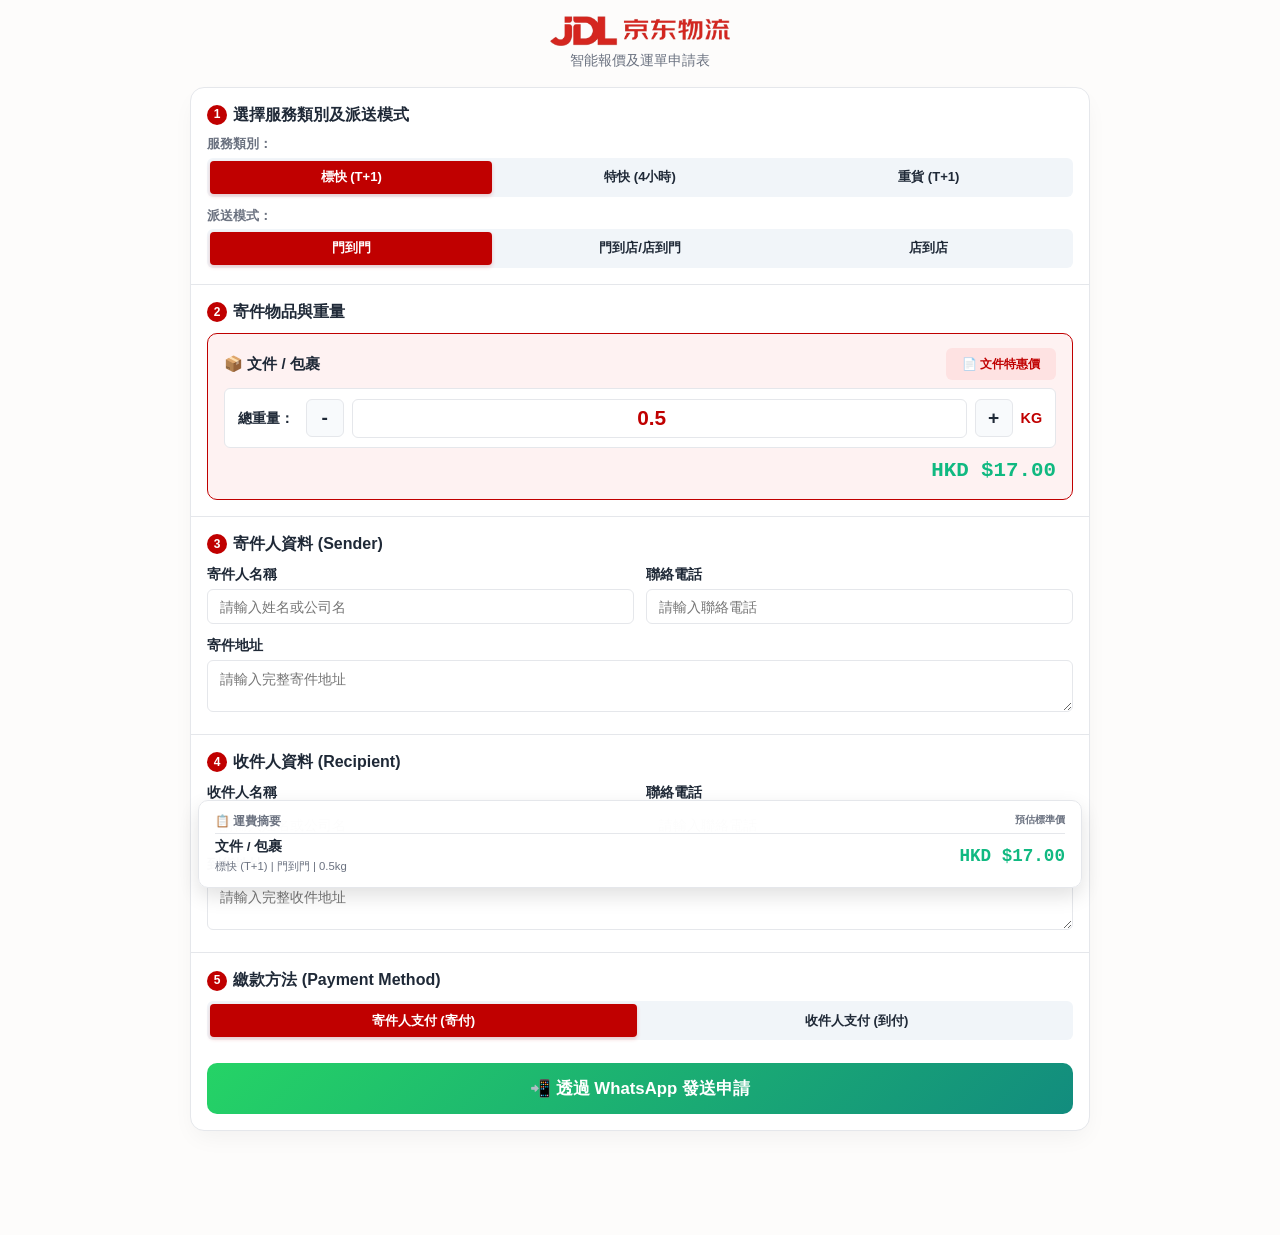
==== a.html @ 65030b89 "Add files via upload" ====
<!DOCTYPE html>
<html lang="zh-HK">
<head>
    <meta charset="UTF-8">
    <meta name="viewport" content="width=device-width, initial-scale=1.0">
    <title>京東快遞服務申請表</title>
    
    <!-- Google tag (gtag.js) -->
    <script async src="https://www.googletagmanager.com/gtag/js?id=G-VL0L3652B4"></script>
    <script>
      window.dataLayer = window.dataLayer || [];
      function gtag(){dataLayer.push(arguments);}
      gtag('js', new Date());

      gtag('config', 'G-VL0L3652B4');
    </script>

    <!-- Meta Pixel (Facebook Pixel) 追蹤碼 -->
    <script>
      !function(f,b,e,v,n,t,s)
      {if(f.fbq)return;n=f.fbq=function(){n.callMethod?
      n.callMethod.apply(n,arguments):n.queue.push(arguments)};
      if(!f._fbq)f._fbq=n;n.push=n;n.loaded=!0;n.version='2.0';
      n.queue=[];t=b.createElement(e);t.async=!0;
      t.src=v;s=b.getElementsByTagName(e)[0];
      s.parentNode.insertBefore(t,s)}(window, document,'script',
      'https://connect.facebook.net/en_US/fbevents.js');
      
      fbq('init', 'YOUR_PIXEL_ID');
      fbq('track', 'PageView');
    </script>
    <noscript>
      <img height="1" width="1" style="display:none" src="https://www.facebook.com/tr?id=YOUR_PIXEL_ID&ev=PageView&noscript=1"/>
    </noscript>

    <style>
        :root {
            --bg-primary: #fdfcfb;
            --bg-secondary: #ffffff;
            --accent-red: #c00000;
            --accent-green: #10b981;
            --text-primary: #1f2937;
            --text-secondary: #6b7280;
            --border-light: #e5e7eb;
            --radius-sm: 6px;
            --radius-md: 10px;
            --radius-lg: 14px;
        }

        * {
            margin: 0;
            padding: 0;
            box-sizing: border-box;
        }

        body {
            font-family: 'Inter', -apple-system, BlinkMacSystemFont, sans-serif;
            background: var(--bg-primary);
            color: var(--text-primary);
            line-height: 1.4;
            padding: 1rem 0.75rem 6.5rem 0.75rem;
        }

        .container {
            max-width: 900px;
            margin: 0 auto;
        }

        .header {
            text-align: center;
            margin-bottom: 1rem;
        }

        .header-logo {
            max-width: 180px;
            width: 60%;
            height: auto;
            display: block;
            margin: 0 auto 0.25rem auto;
        }

        .header p {
            font-size: 0.9rem;
            color: var(--text-secondary);
        }

        .form-container {
            background: var(--bg-secondary);
            border-radius: var(--radius-lg);
            box-shadow: 0 10px 25px -5px rgba(0, 0, 0, 0.05);
            overflow: hidden;
            border: 1px solid var(--border-light);
        }

        .form-section {
            padding: 1rem;
            border-bottom: 1px solid var(--border-light);
        }

        .form-section:last-child {
            border-bottom: none;
        }

        .section-title {
            font-size: 1rem;
            font-weight: 700;
            margin-bottom: 0.6rem;
            display: flex;
            align-items: center;
            gap: 0.4rem;
        }

        .section-icon {
            width: 20px;
            height: 20px;
            background: var(--accent-red);
            border-radius: 50%;
            display: flex;
            align-items: center;
            justify-content: center;
            color: white;
            font-size: 0.75rem;
            font-weight: 700;
            flex-shrink: 0;
        }

        .compact-group {
            margin-bottom: 0.6rem;
        }

        .compact-group:last-child {
            margin-bottom: 0;
        }

        .compact-label {
            font-size: 0.8rem;
            font-weight: 600;
            color: var(--text-secondary);
            margin-bottom: 0.3rem;
            display: block;
        }

        .segmented-grid {
            display: grid;
            grid-template-columns: repeat(3, 1fr);
            gap: 0.4rem;
            background: #f1f5f9;
            padding: 3px;
            border-radius: var(--radius-sm);
        }

        .segmented-btn {
            position: relative;
            text-align: center;
            padding: 0.45rem 0.2rem;
            border-radius: 4px;
            cursor: pointer;
            font-size: 0.82rem;
            font-weight: 600;
            color: var(--text-primary);
            transition: all 0.15s ease;
            display: flex;
            align-items: center;
            justify-content: center;
            user-select: none;
            white-space: nowrap;
        }

        .segmented-btn input[type="radio"] {
            position: absolute;
            opacity: 0;
            width: 0;
            height: 0;
        }

        .segmented-btn:has(input:checked) {
            background-color: var(--accent-red);
            color: #ffffff;
            font-weight: 700;
            box-shadow: 0 2px 4px rgba(192, 0, 0, 0.2);
        }

        .combined-item-card {
            border: 1.5px solid var(--accent-red);
            background: #fef2f2;
            border-radius: var(--radius-md);
            padding: 0.85rem 1rem;
        }

        .item-title-row {
            display: flex;
            justify-content: space-between;
            align-items: center;
            margin-bottom: 0.5rem;
        }

        .item-title {
            font-size: 0.95rem;
            font-weight: 700;
            color: var(--text-primary);
        }

        .badge-type {
            font-size: 0.75rem;
            padding: 0.5rem 1.0rem;
            border-radius: 6px;
            font-weight: 700;
            background: #fee2e2;
            color: var(--accent-red);
        }

        /* 📐 重量設置容器：自動拉伸佔滿整體闊度 */
        .weight-setting-box {
            display: flex;
            align-items: center;
            justify-content: space-between;
            background: #ffffff;
            padding: 0.6rem 0.8rem;
            border-radius: var(--radius-sm);
            border: 1px solid var(--border-light);
            gap: 0.75rem;
        }

        .weight-stepper {
            display: flex;
            align-items: center;
            gap: 0.5rem;
            flex: 1; /* 👈 伸展佔滿空間 */
        }

        .btn-step {
            width: 38px;
            height: 38px;
            border: 1px solid var(--border-light);
            background: #f8fafc;
            border-radius: 6px;
            font-size: 1.2rem;
            font-weight: bold;
            color: var(--text-primary);
            cursor: pointer;
            display: flex;
            align-items: center;
            justify-content: center;
            flex-shrink: 0;
        }

        .quantity-input {
            flex: 1; /* 👈 自動放大佔滿按鈕之間的闊度 */
            width: 100%;
            min-width: 0;
            padding: 0.4rem 0.2rem;
            border: 1.5px solid var(--border-light);
            border-radius: var(--radius-sm);
            text-align: center;
            font-size: 1.3rem;
            font-weight: 800;
            color: var(--accent-red);
            background: #ffffff;
        }

        .price-large-display {
            margin-top: 0.5rem;
            text-align: right;
            font-size: 1.3rem;
            font-weight: 800;
            color: var(--accent-green);
            font-family: monospace;
        }

        .form-group {
            margin-bottom: 0.75rem;
        }

        .form-label {
            display: block;
            font-weight: 600;
            margin-bottom: 0.3rem;
            font-size: 0.85rem;
        }

        .form-input {
            width: 100%;
            padding: 0.55rem 0.75rem;
            border: 1px solid var(--border-light);
            border-radius: var(--radius-sm);
            font-size: 0.9rem;
            transition: border-color 0.2s ease;
        }

        .form-input:focus {
            outline: none;
            border-color: #25D366;
        }

        textarea.form-input {
            resize: vertical;
        }

        .form-row {
            display: grid;
            grid-template-columns: 1fr 1fr;
            gap: 0.75rem;
        }

        .submit-btn {
            width: 100%;
            padding: 0.9rem;
            background: linear-gradient(135deg, #25D366, #128C7E);
            color: white;
            border: none;
            border-radius: var(--radius-md);
            font-size: 1.05rem;
            font-weight: 700;
            cursor: pointer;
            transition: all 0.3s ease;
            position: relative;
        }

        .submit-btn.ready-to-submit {
            animation: pulse-glow 1.5s infinite ease-in-out;
            background: linear-gradient(135deg, #20bd5a, #0e7065);
        }

        @keyframes pulse-glow {
            0% {
                transform: scale(1);
                box-shadow: 0 0 0 0 rgba(37, 211, 102, 0.7);
            }
            50% {
                transform: scale(1.02);
                box-shadow: 0 0 0 14px rgba(37, 211, 102, 0);
            }
            100% {
                transform: scale(1);
                box-shadow: 0 0 0 0 rgba(37, 211, 102, 0);
            }
        }

        .floating-total {
            position: fixed;
            bottom: 0.75rem;
            right: 0.75rem;
            left: 0.75rem;
            background: rgba(255, 255, 255, 0.98);
            padding: 0.75rem 1rem;
            border-radius: var(--radius-md);
            box-shadow: 0 8px 20px rgba(0, 0, 0, 0.12);
            border: 1px solid var(--border-light);
            z-index: 1000;
            max-width: 884px;
            margin: 0 auto;
        }

        .floating-total-header {
            font-size: 0.75rem;
            font-weight: 700;
            color: var(--text-secondary);
            margin-bottom: 0.2rem;
            border-bottom: 1px solid var(--border-light);
            padding-bottom: 0.2rem;
            display: flex;
            justify-content: space-between;
        }

        .summary-row {
            display: flex;
            justify-content: space-between;
            align-items: center;
            font-size: 0.85rem;
        }

        @media (max-width: 640px) {
            .form-row { grid-template-columns: 1fr; gap: 0.5rem; }
        }
    </style>
</head>
<body>
    <div class="container">
        <div class="header">
            <img src="jdl-logo.png" alt="京東物流 JDL Logo" class="header-logo">
            <p>智能報價及運單申請表</p>
        </div>

        <form id="orderForm" class="form-container">
            
            <!-- 區塊 1：服務類別及派送模式 -->
            <div class="form-section">
                <h2 class="section-title">
                    <span class="section-icon">1</span>
                    選擇服務類別及派送模式
                </h2>
                
                <div class="compact-group">
                    <span class="compact-label">服務類別：</span>
                    <div class="segmented-grid">
                        <label class="segmented-btn">
                            <input type="radio" name="serviceType" value="standard" checked>
                            <span>標快 (T+1)</span>
                        </label>
                        <label class="segmented-btn">
                            <input type="radio" name="serviceType" value="express">
                            <span>特快 (4小時)</span>
                        </label>
                        <label class="segmented-btn">
                            <input type="radio" name="serviceType" value="heavy">
                            <span>重貨 (T+1)</span>
                        </label>
                    </div>
                </div>

                <div class="compact-group">
                    <span class="compact-label">派送模式：</span>
                    <div class="segmented-grid">
                        <label class="segmented-btn">
                            <input type="radio" name="deliveryMethod" value="d2d" checked>
                            <span>門到門</span>
                        </label>
                        <label class="segmented-btn">
                            <input type="radio" name="deliveryMethod" value="d2s">
                            <span>門到店/店到門</span>
                        </label>
                        <label class="segmented-btn">
                            <input type="radio" name="deliveryMethod" value="s2s">
                            <span>店到店</span>
                        </label>
                    </div>
                </div>
            </div>

            <!-- 區塊 2：寄件物品與重量 -->
            <div class="form-section">
                <h2 class="section-title">
                    <span class="section-icon">2</span>
                    寄件物品與重量
                </h2>
                
                <div class="combined-item-card">
                    <div class="item-title-row">
                        <span class="item-title">📦 文件 / 包裹</span>
                        <span class="badge-type" id="pricingTypeBadge">📄 文件特惠價</span>
                    </div>

                    <div class="weight-setting-box">
                        <span style="font-weight: 700; font-size: 0.85rem; flex-shrink:0;">總重量：</span>
                        <div class="weight-stepper">
                            <button type="button" class="btn-step" onclick="changeWeight(-0.5)">-</button>
                            <input type="number" id="weightInput" class="quantity-input" min="0.1" max="3000" step="0.5" value="0.5">
                            <button type="button" class="btn-step" onclick="changeWeight(0.5)">+</button>
                            <span style="font-weight: 800; color: var(--accent-red); font-size: 0.9rem; flex-shrink:0;">KG</span>
                        </div>
                    </div>

                    <!-- 價格加入 HKD -->
                    <div class="price-large-display" id="itemPriceDisplay">
                        HKD $17.00
                    </div>
                </div>
            </div>

            <!-- 區塊 3：寄件人資料 -->
            <div class="form-section">
                <h2 class="section-title">
                    <span class="section-icon">3</span>
                    寄件人資料 (Sender)
                </h2>
                <div class="form-row">
                    <div class="form-group">
                        <label class="form-label" for="senderName">寄件人名稱</label>
                        <input type="text" id="senderName" class="form-input" required placeholder="請輸入姓名或公司名">
                    </div>
                    <div class="form-group">
                        <label class="form-label" for="senderPhone">聯絡電話</label>
                        <input type="tel" id="senderPhone" class="form-input" required maxlength="12" inputmode="numeric" placeholder="請輸入聯絡電話">
                    </div>
                </div>
                <div class="form-group" style="margin-bottom:0;">
                    <label class="form-label" for="senderAddress">寄件地址</label>
                    <textarea id="senderAddress" class="form-input" rows="2" required placeholder="請輸入完整寄件地址"></textarea>
                </div>
            </div>

            <!-- 區塊 4：收件人資料 -->
            <div class="form-section">
                <h2 class="section-title">
                    <span class="section-icon">4</span>
                    收件人資料 (Recipient)
                </h2>
                <div class="form-row">
                    <div class="form-group">
                        <label class="form-label" for="recipientName">收件人名稱</label>
                        <input type="text" id="recipientName" class="form-input" required placeholder="請輸入姓名或公司名">
                    </div>
                    <div class="form-group">
                        <label class="form-label" for="recipientPhone">聯絡電話</label>
                        <input type="tel" id="recipientPhone" class="form-input" required maxlength="12" inputmode="numeric" placeholder="請輸入聯絡電話">
                    </div>
                </div>
                <div class="form-group" style="margin-bottom:0;">
                    <label class="form-label" for="recipientAddress">到貨地址</label>
                    <textarea id="recipientAddress" class="form-input" rows="2" required placeholder="請輸入完整收件地址"></textarea>
                </div>
            </div>

            <!-- 區塊 5：付款方式 -->
            <div class="form-section">
                <h2 class="section-title">
                    <span class="section-icon">5</span>
                    繳款方法 (Payment Method)
                </h2>
                <div class="segmented-grid" style="grid-template-columns: 1fr 1fr;">
                    <label class="segmented-btn">
                        <input type="radio" name="paymentMethod" value="寄件人支付 (寄付)" checked>
                        <span>寄件人支付 (寄付)</span>
                    </label>
                    <label class="segmented-btn">
                        <input type="radio" name="paymentMethod" value="收件人支付 (到付)">
                        <span>收件人支付 (到付)</span>
                    </label>
                </div>
                <br>
                <button type="submit" class="submit-btn" id="submitBtn">📲 透過 WhatsApp 發送申請</button>
            </div>
        </form>
    </div>

    <!-- 浮動運費摘要面板 -->
    <div class="floating-total">
        <div class="floating-total-header">
            <span>📋 運費摘要</span>
            <small style="color:var(--text-secondary);">預估標準價</small>
        </div>
        <div id="orderSummary"></div>
    </div>

    <script>
        let currentCalculatedPrice = 0;
        let currentError = null;

        function changeWeight(delta) {
            const input = document.getElementById('weightInput');
            let val = parseFloat(input.value) || 0;
            val = Math.max(0.1, parseFloat((val + delta).toFixed(1)));
            input.value = val;
            updateAllPrices();
        }

        // 依據完整 $0.5kg 梯次進階運費計算邏輯
        function calculatePrice(weight, serviceType, deliveryMethod) {
            if (weight <= 0) return { finalPrice: null, error: '請輸入有效重量' };

            if (serviceType === 'express') {
                deliveryMethod = 'd2d';
            }

            // 1. 0.5kg 特惠
            if (weight <= 0.5) {
                if (serviceType === 'heavy') {
                    return { finalPrice: null, error: '京快重貨不設 0.5kg 項目' };
                }
                if (serviceType === 'express') {
                    return { finalPrice: 33 };
                }
                if (serviceType === 'standard') {
                    if (deliveryMethod === 's2s') return { finalPrice: 14 };
                    return { finalPrice: 17 };
                }
            }

            // 2. 超過 20.0kg
            if (weight > 20) {
                if (serviceType === 'express') {
                    return { finalPrice: null, error: '京東特快上限為 20kg (不設此項目)' };
                }
                if (serviceType === 'standard') {
                    const extraKg = Math.ceil(weight - 20);
                    let basePrice = 258;
                    if (deliveryMethod === 'd2s') basePrice = 253;
                    if (deliveryMethod === 's2s') basePrice = 248;
                    return { finalPrice: basePrice + (extraKg * 13) };
                }
                if (serviceType === 'heavy') {
                    if (weight <= 39) return { finalPrice: 155 };
                    if (weight <= 59) return { finalPrice: 184 };
                    if (weight <= 79) return { finalPrice: 230 };
                    if (weight <= 300) return { finalPrice: 276 };
                    
                    const extraKg = Math.ceil(weight - 300);
                    return { finalPrice: 276 + (extraKg * 0.7) };
                }
            }

            // 3. 0.5kg - 20.0kg 完整 $0.5kg 級距矩陣
            const tier = (Math.ceil(weight * 2) / 2).toFixed(1);

            const priceTable = {
                "1.0": { express: 33, heavy: 27, standard: { d2d: 27, d2s: 22, s2s: 14 } },
                "1.5": { express: 41, heavy: 34, standard: { d2d: 34, d2s: 29, s2s: 14 } },
                "2.0": { express: 48, heavy: 40, standard: { d2d: 40, d2s: 35, s2s: 14 } },
                "2.5": { express: 56, heavy: 47, standard: { d2d: 47, d2s: 42, s2s: 24 } },
                "3.0": { express: 63, heavy: 53, standard: { d2d: 53, d2s: 48, s2s: 24 } },
                "3.5": { express: 71, heavy: 60, standard: { d2d: 53, d2s: 48, s2s: 24 } },
                "4.0": { express: 78, heavy: 66, standard: { d2d: 53, d2s: 48, s2s: 24 } },
                "4.5": { express: 86, heavy: 73, standard: { d2d: 53, d2s: 48, s2s: 24 } },
                "5.0": { express: 95, heavy: 78, standard: { d2d: 53, d2s: 48, s2s: 34 } },
                "5.5": { express: 95, heavy: 78, standard: { d2d: 53, d2s: 48, s2s: 34 } },
                "6.0": { express: 109, heavy: 81, standard: { d2d: 62, d2s: 57, s2s: 34 } },
                "6.5": { express: 109, heavy: 81, standard: { d2d: 62, d2s: 57, s2s: 34 } },
                "7.0": { express: 123, heavy: 81, standard: { d2d: 62, d2s: 57, s2s: 34 } },
                "7.5": { express: 123, heavy: 81, standard: { d2d: 62, d2s: 57, s2s: 34 } },
                "8.0": { express: 138, heavy: 81, standard: { d2d: 62, d2s: 57, s2s: 34 } },
                "8.5": { express: 138, heavy: 81, standard: { d2d: 62, d2s: 57, s2s: 34 } },
                "9.0": { express: 152, heavy: 81, standard: { d2d: 62, d2s: 57, s2s: 34 } },
                "9.5": { express: 152, heavy: 81, standard: { d2d: 62, d2s: 57, s2s: 34 } },
                "10.0": { express: 166, heavy: 81, standard: { d2d: 62, d2s: 57, s2s: 61 } },
                "10.5": { express: 166, heavy: 81, standard: { d2d: 62, d2s: 57, s2s: 61 } },
                "11.0": { express: 180, heavy: 118, standard: { d2d: 71, d2s: 66, s2s: 61 } },
                "11.5": { express: 180, heavy: 118, standard: { d2d: 71, d2s: 66, s2s: 61 } },
                "12.0": { express: 195, heavy: 118, standard: { d2d: 71, d2s: 66, s2s: 61 } },
                "12.5": { express: 195, heavy: 118, standard: { d2d: 71, d2s: 66, s2s: 61 } },
                "13.0": { express: 209, heavy: 118, standard: { d2d: 71, d2s: 66, s2s: 61 } },
                "13.5": { express: 209, heavy: 118, standard: { d2d: 71, d2s: 66, s2s: 61 } },
                "14.0": { express: 223, heavy: 118, standard: { d2d: 71, d2s: 66, s2s: 61 } },
                "14.5": { express: 223, heavy: 118, standard: { d2d: 71, d2s: 66, s2s: 61 } },
                "15.0": { express: 238, heavy: 118, standard: { d2d: 71, d2s: 66, s2s: 61 } },
                "15.5": { express: 238, heavy: 118, standard: { d2d: 71, d2s: 66, s2s: 61 } },
                "16.0": { express: 252, heavy: 127, standard: { d2d: 80, d2s: 75, s2s: 70 } },
                "16.5": { express: 252, heavy: 127, standard: { d2d: 80, d2s: 75, s2s: 70 } },
                "17.0": { express: 266, heavy: 127, standard: { d2d: 80, d2s: 75, s2s: 70 } },
                "17.5": { express: 266, heavy: 127, standard: { d2d: 80, d2s: 75, s2s: 70 } },
                "18.0": { express: 281, heavy: 127, standard: { d2d: 80, d2s: 75, s2s: 70 } },
                "18.5": { express: 281, heavy: 127, standard: { d2d: 80, d2s: 75, s2s: 70 } },
                "19.0": { express: 295, heavy: 127, standard: { d2d: 80, d2s: 75, s2s: 70 } },
                "19.5": { express: 295, heavy: 127, standard: { d2d: 80, d2s: 75, s2s: 70 } },
                "20.0": { express: 309, heavy: 127, standard: { d2d: 80, d2s: 75, s2s: 70 } }
            };

            const data = priceTable[tier];
            if (!data) return { finalPrice: null, error: '無此重量級距' };

            if (serviceType === 'express') {
                return { finalPrice: data.express };
            } else if (serviceType === 'heavy') {
                return { finalPrice: data.heavy };
            } else {
                return { finalPrice: data.standard[deliveryMethod] };
            }
        }

        function checkFormValidity() {
            const form = document.getElementById('orderForm');
            const submitBtn = document.getElementById('submitBtn');
            const isFormValid = form.checkValidity() && !currentError;

            if (isFormValid) {
                submitBtn.classList.add('ready-to-submit');
            } else {
                submitBtn.classList.remove('ready-to-submit');
            }
        }

        function setupEventListeners() {
            const form = document.getElementById('orderForm');
            
            document.querySelectorAll('input[name="serviceType"]').forEach(r => r.addEventListener('change', updateAllPrices));
            document.querySelectorAll('input[name="deliveryMethod"]').forEach(r => r.addEventListener('change', updateAllPrices));
            document.getElementById('weightInput').addEventListener('input', updateAllPrices);
            
            form.addEventListener('input', checkFormValidity);
            form.addEventListener('change', checkFormValidity);
            form.addEventListener('submit', handleFormSubmit);
        }

        function updateAllPrices() {
            const deliveryMethod = document.querySelector('input[name="deliveryMethod"]:checked').value;
            const serviceType = document.querySelector('input[name="serviceType"]:checked').value;
            const weight = parseFloat(document.getElementById('weightInput').value) || 0.1;

            const res = calculatePrice(weight, serviceType, deliveryMethod);
            const badge = document.getElementById('pricingTypeBadge');
            const priceDisplay = document.getElementById('itemPriceDisplay');

            if (weight <= 0.5) {
                badge.textContent = '📄 文件特惠價';
                badge.style.background = '#fee2e2';
                badge.style.color = 'var(--accent-red)';
            } else if (weight > 20) {
                badge.textContent = '🏋️ 特快重貨價';
                badge.style.background = '#fef3c7'; // 醒目的橙黃色背景
                badge.style.color = '#b45309';      // 深橙色文字
            } else {
                badge.textContent = '📦 包裹標準計價';
                badge.style.background = '#e0f2fe';
                badge.style.color = '#0369a1';
            }

            if (res.finalPrice === null) {
                currentCalculatedPrice = 0;
                currentError = res.error;
                priceDisplay.innerHTML = `<span style="color:#ef4444; font-size:0.95rem;">⚠️ ${res.error}</span>`;
            } else {
                currentCalculatedPrice = res.finalPrice;
                currentError = null;
                priceDisplay.textContent = `HKD $${res.finalPrice.toFixed(2)}`;
            }

            updateOrderSummary(weight, serviceType, deliveryMethod);
            checkFormValidity();
        }

        function updateOrderSummary(weight, serviceType, deliveryMethod) {
            const summaryContainer = document.getElementById('orderSummary');
            const globalMethodStr = document.querySelector('input[name="deliveryMethod"]:checked').parentNode.textContent.trim();

            let serviceLabel = '標快 (T+1)';
            if (serviceType === 'express') serviceLabel = '特快 (4小時)';
            if (serviceType === 'heavy') serviceLabel = '重貨 (T+1)';

            const methodStr = serviceType === 'express' ? '門到門' : globalMethodStr;

            if (currentError) {
                summaryContainer.innerHTML = `
                    <div class="summary-row">
                        <span style="color:#ef4444; font-weight:bold;">${currentError}</span>
                        <span style="color:#ef4444; font-weight:bold;">無法計算</span>
                    </div>
                `;
                return;
            }

            summaryContainer.innerHTML = `
                <div class="summary-row">
                    <span style="flex:1;">
                        <strong>文件 / 包裹</strong><br>
                        <small style="color:var(--text-secondary);">
                            ${serviceLabel} | ${methodStr} | ${weight}kg
                        </small>
                    </span>
                    <span style="font-family:monospace; font-size: 1.1rem; color: var(--accent-green); font-weight: bold;">
                        HKD $${currentCalculatedPrice.toFixed(2)}
                    </span>
                </div>
            `;
        }

        function handleFormSubmit(e) {
            e.preventDefault();

            if (currentError) {
                alert('提示：' + currentError);
                return;
            }

            const weight = parseFloat(document.getElementById('weightInput').value) || 0.1;
            const serviceType = document.querySelector('input[name="serviceType"]:checked').value;
            const globalMethodStr = document.querySelector('input[name="deliveryMethod"]:checked').parentNode.textContent.trim();

            let serviceLabel = '京東標快 (T+1)';
            if (serviceType === 'express') serviceLabel = '京東特快 (4小時)';
            if (serviceType === 'heavy') serviceLabel = '京快重貨 (T+1)';

            const methodStr = serviceType === 'express' ? '門到門' : globalMethodStr;

            let orderDetails = "📦 *【京東快遞 - 新運單申請】*\n\n";
            orderDetails += "*--- 寄件項目 ---*\n";
            orderDetails += `• 類型: 文件 / 包裹\n`;
            orderDetails += `  服務: ${serviceLabel}\n`;
            orderDetails += `  方式: ${methodStr}\n`;
            orderDetails += `  重量: ${weight}kg\n`;
            orderDetails += `*預估標準總金額: HKD $${currentCalculatedPrice.toFixed(2)}*\n\n`;

            const senderName = document.getElementById('senderName').value;
            const senderPhone = document.getElementById('senderPhone').value;
            const senderAddress = document.getElementById('senderAddress').value;

            const recipientName = document.getElementById('recipientName').value;
            const recipientPhone = document.getElementById('recipientPhone').value;
            const recipientAddress = document.getElementById('recipientAddress').value;

            const paymentMethod = document.querySelector('input[name="paymentMethod"]:checked').value;

            orderDetails += "*--- 寄件人資料 ---*\n";
            orderDetails += `👤 名稱: ${senderName}\n`;
            orderDetails += `📞 電話: ${senderPhone}\n`;
            orderDetails += `📍 地址: ${senderAddress}\n\n`;

            orderDetails += "*--- 收件人資料 ---*\n";
            orderDetails += `👤 名稱: ${recipientName}\n`;
            orderDetails += `📞 電話: ${recipientPhone}\n`;
            orderDetails += `📍 地址: ${recipientAddress}\n\n`;

            orderDetails += "*--- 繳款方法 ---*\n";
            orderDetails += `💳 選擇: ${paymentMethod}`;

            const myWhatsAppNumber = "85261148411"; 
            const encodedMessage = encodeURIComponent(orderDetails);
            window.open(`https://wa.me/${myWhatsAppNumber}?text=${encodedMessage}`, '_blank');
        }

        document.addEventListener('DOMContentLoaded', () => {
            setupEventListeners();
            updateAllPrices();
        });
    </script>
</body>
</html>
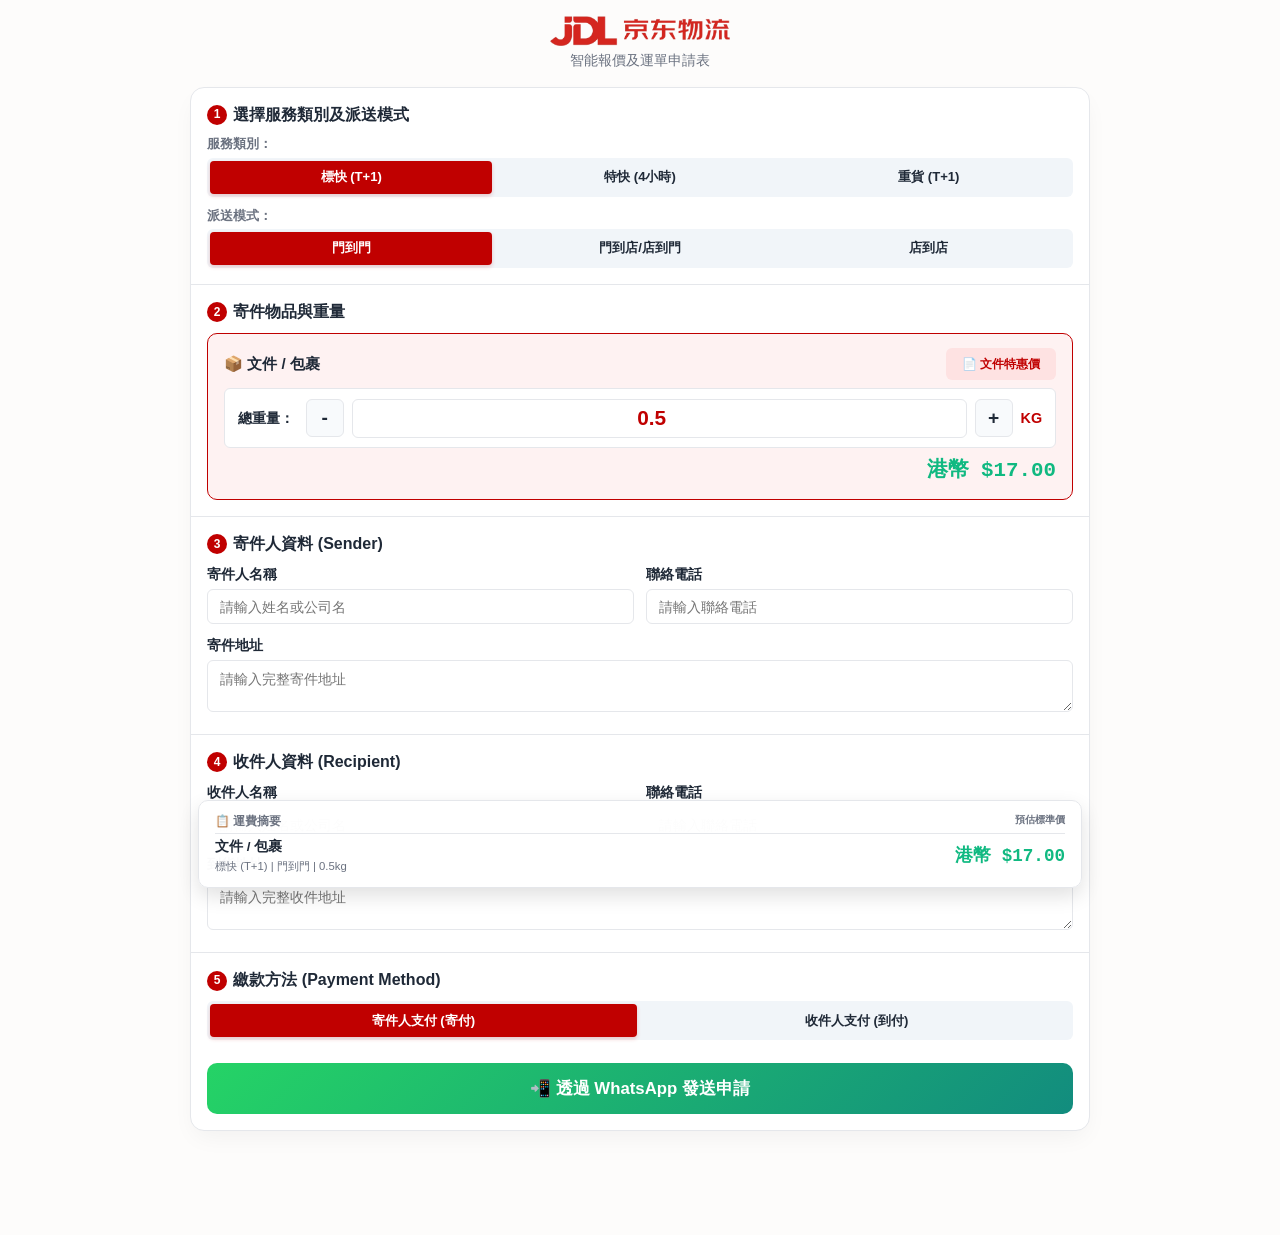
==== commit 8bed3e43: "Add files via upload" ====
--- a/a.html
+++ b/a.html
@@ -452,7 +452,7 @@
 
                     <!-- 價格加入 HKD -->
                     <div class="price-large-display" id="itemPriceDisplay">
-                        HKD $17.00
+                        港幣 $17.00
                     </div>
                 </div>
             </div>
@@ -700,7 +700,7 @@
             } else {
                 currentCalculatedPrice = res.finalPrice;
                 currentError = null;
-                priceDisplay.textContent = `HKD $${res.finalPrice.toFixed(2)}`;
+                priceDisplay.textContent = `港幣 $${res.finalPrice.toFixed(2)}`;
             }
 
             updateOrderSummary(weight, serviceType, deliveryMethod);
@@ -736,7 +736,7 @@
                         </small>
                     </span>
                     <span style="font-family:monospace; font-size: 1.1rem; color: var(--accent-green); font-weight: bold;">
-                        HKD $${currentCalculatedPrice.toFixed(2)}
+                        港幣 $${currentCalculatedPrice.toFixed(2)}
                     </span>
                 </div>
             `;
@@ -766,7 +766,7 @@
             orderDetails += `  服務: ${serviceLabel}\n`;
             orderDetails += `  方式: ${methodStr}\n`;
             orderDetails += `  重量: ${weight}kg\n`;
-            orderDetails += `*預估標準總金額: HKD $${currentCalculatedPrice.toFixed(2)}*\n\n`;
+            orderDetails += `*預估標準總金額: 港幣 $${currentCalculatedPrice.toFixed(2)}*\n\n`;
 
             const senderName = document.getElementById('senderName').value;
             const senderPhone = document.getElementById('senderPhone').value;
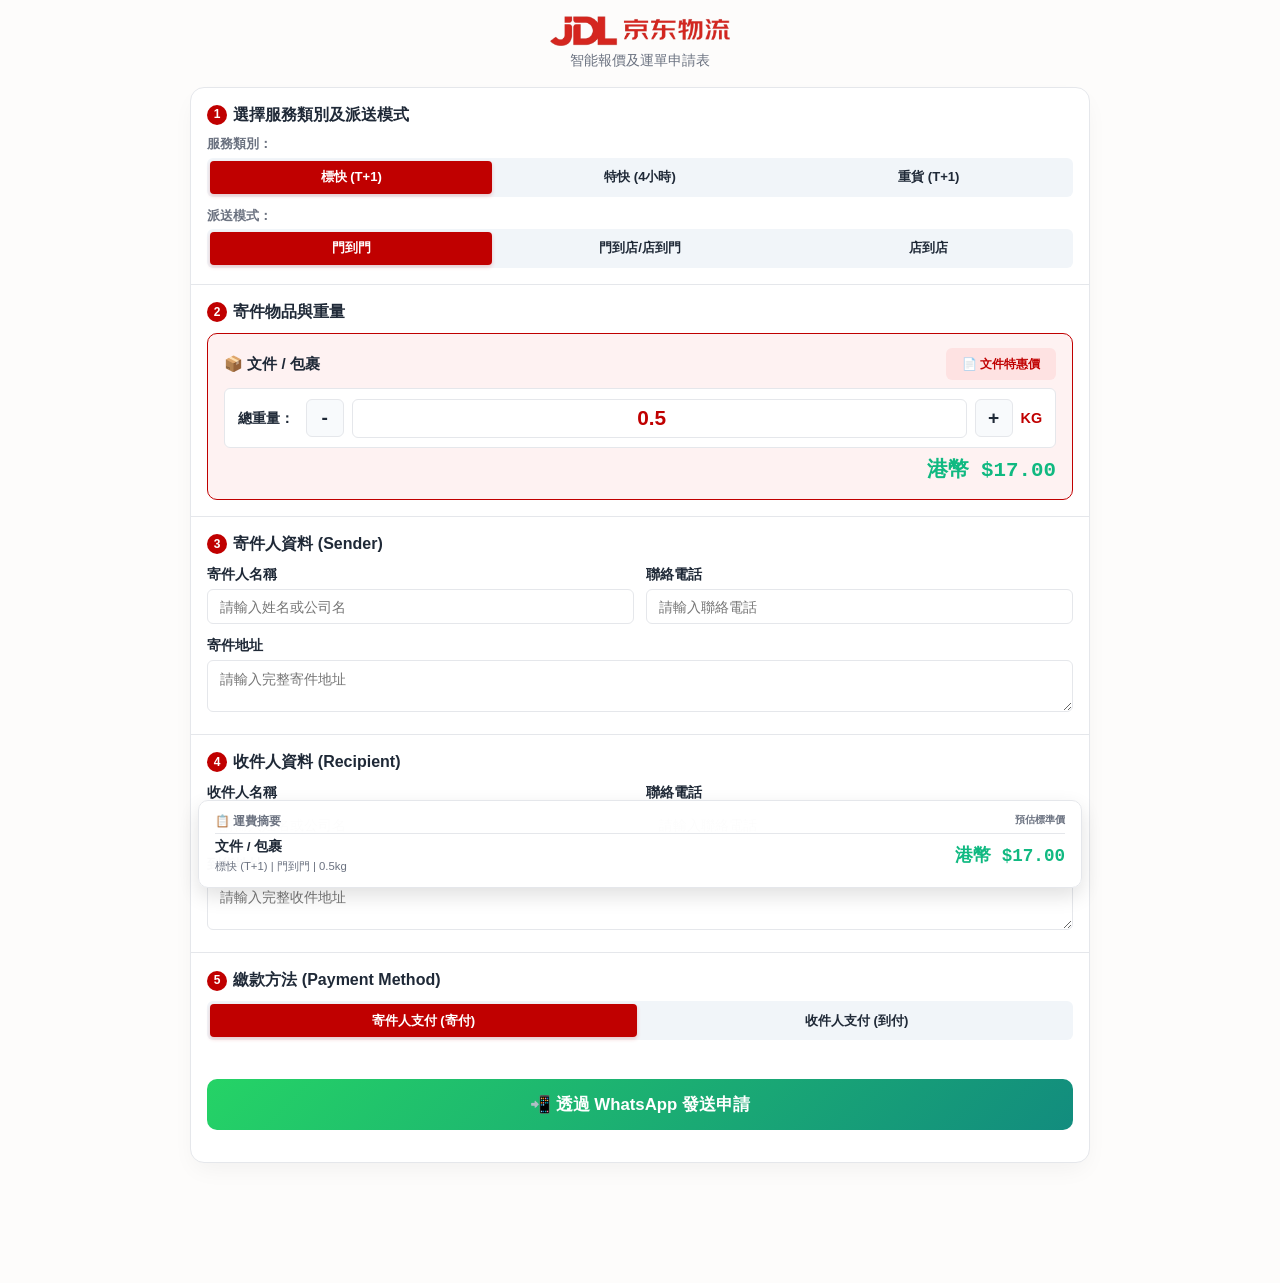
==== commit 776226a8: "Add files via upload" ====
--- a/a.html
+++ b/a.html
@@ -58,7 +58,7 @@
             background: var(--bg-primary);
             color: var(--text-primary);
             line-height: 1.4;
-            padding: 1rem 0.75rem 6.5rem 0.75rem;
+            padding: 1rem 0rem 7.5rem 0rem;
         }
 
         .container {
@@ -305,6 +305,7 @@
         .submit-btn {
             width: 100%;
             padding: 0.9rem;
+            margin: 1rem 0rem;
             background: linear-gradient(135deg, #25D366, #128C7E);
             color: white;
             border: none;
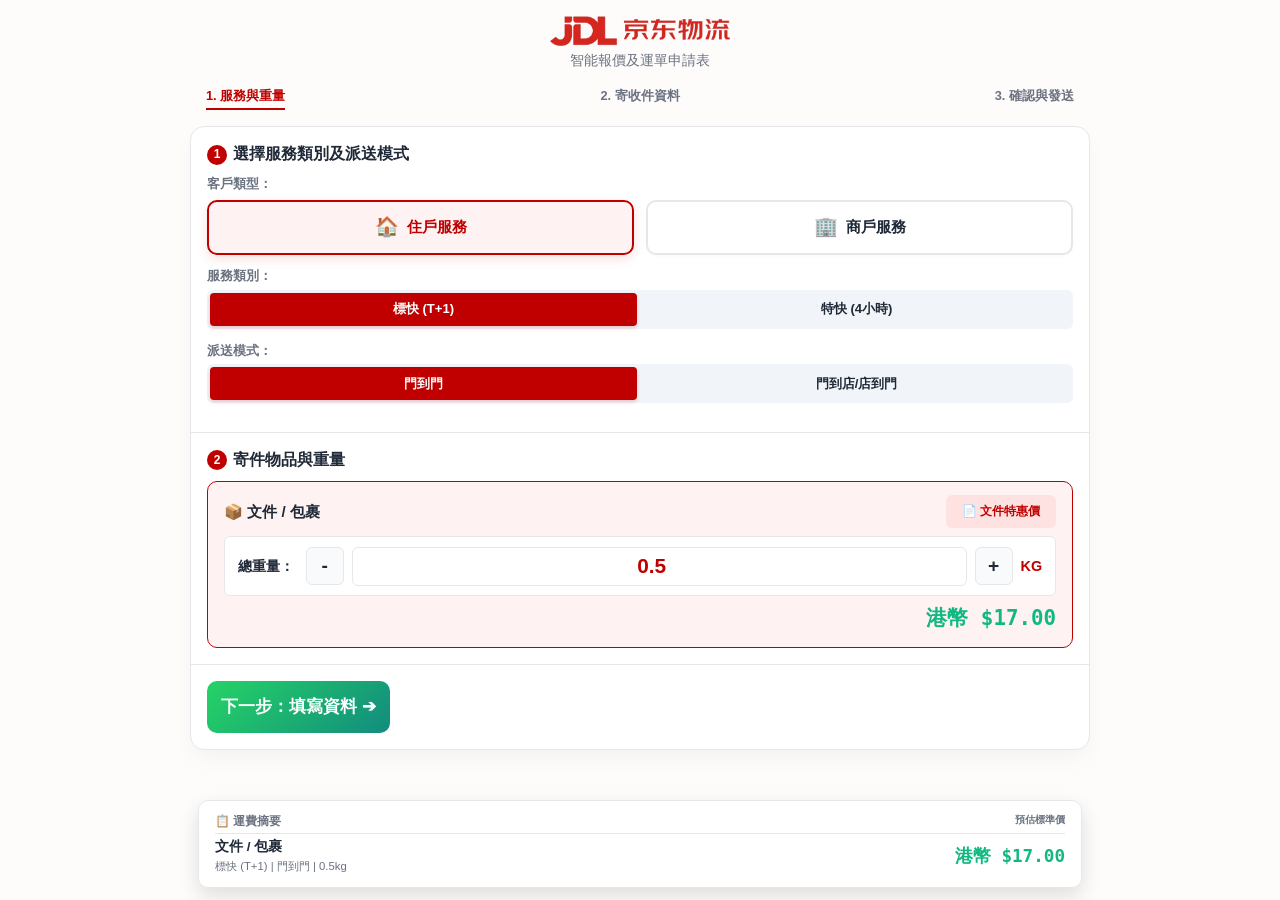
==== commit 828fce90: "Add files via upload" ====
--- a/a.html
+++ b/a.html
@@ -4,376 +4,17 @@
     <meta charset="UTF-8">
     <meta name="viewport" content="width=device-width, initial-scale=1.0">
     <title>京東快遞服務申請表</title>
+    <!-- 載入外部 CSS -->
+    <link rel="stylesheet" href="style.css">
     
-    <!-- Google tag (gtag.js) -->
+    <!-- Google tag & Meta Pixel 追蹤碼 -->
     <script async src="https://www.googletagmanager.com/gtag/js?id=G-VL0L3652B4"></script>
     <script>
       window.dataLayer = window.dataLayer || [];
       function gtag(){dataLayer.push(arguments);}
       gtag('js', new Date());
-
       gtag('config', 'G-VL0L3652B4');
     </script>
-
-    <!-- Meta Pixel (Facebook Pixel) 追蹤碼 -->
-    <script>
-      !function(f,b,e,v,n,t,s)
-      {if(f.fbq)return;n=f.fbq=function(){n.callMethod?
-      n.callMethod.apply(n,arguments):n.queue.push(arguments)};
-      if(!f._fbq)f._fbq=n;n.push=n;n.loaded=!0;n.version='2.0';
-      n.queue=[];t=b.createElement(e);t.async=!0;
-      t.src=v;s=b.getElementsByTagName(e)[0];
-      s.parentNode.insertBefore(t,s)}(window, document,'script',
-      'https://connect.facebook.net/en_US/fbevents.js');
-      
-      fbq('init', 'YOUR_PIXEL_ID');
-      fbq('track', 'PageView');
-    </script>
-    <noscript>
-      <img height="1" width="1" style="display:none" src="https://www.facebook.com/tr?id=YOUR_PIXEL_ID&ev=PageView&noscript=1"/>
-    </noscript>
-
-    <style>
-        :root {
-            --bg-primary: #fdfcfb;
-            --bg-secondary: #ffffff;
-            --accent-red: #c00000;
-            --accent-green: #10b981;
-            --text-primary: #1f2937;
-            --text-secondary: #6b7280;
-            --border-light: #e5e7eb;
-            --radius-sm: 6px;
-            --radius-md: 10px;
-            --radius-lg: 14px;
-        }
-
-        * {
-            margin: 0;
-            padding: 0;
-            box-sizing: border-box;
-        }
-
-        body {
-            font-family: 'Inter', -apple-system, BlinkMacSystemFont, sans-serif;
-            background: var(--bg-primary);
-            color: var(--text-primary);
-            line-height: 1.4;
-            padding: 1rem 0rem 7.5rem 0rem;
-        }
-
-        .container {
-            max-width: 900px;
-            margin: 0 auto;
-        }
-
-        .header {
-            text-align: center;
-            margin-bottom: 1rem;
-        }
-
-        .header-logo {
-            max-width: 180px;
-            width: 60%;
-            height: auto;
-            display: block;
-            margin: 0 auto 0.25rem auto;
-        }
-
-        .header p {
-            font-size: 0.9rem;
-            color: var(--text-secondary);
-        }
-
-        .form-container {
-            background: var(--bg-secondary);
-            border-radius: var(--radius-lg);
-            box-shadow: 0 10px 25px -5px rgba(0, 0, 0, 0.05);
-            overflow: hidden;
-            border: 1px solid var(--border-light);
-        }
-
-        .form-section {
-            padding: 1rem;
-            border-bottom: 1px solid var(--border-light);
-        }
-
-        .form-section:last-child {
-            border-bottom: none;
-        }
-
-        .section-title {
-            font-size: 1rem;
-            font-weight: 700;
-            margin-bottom: 0.6rem;
-            display: flex;
-            align-items: center;
-            gap: 0.4rem;
-        }
-
-        .section-icon {
-            width: 20px;
-            height: 20px;
-            background: var(--accent-red);
-            border-radius: 50%;
-            display: flex;
-            align-items: center;
-            justify-content: center;
-            color: white;
-            font-size: 0.75rem;
-            font-weight: 700;
-            flex-shrink: 0;
-        }
-
-        .compact-group {
-            margin-bottom: 0.6rem;
-        }
-
-        .compact-group:last-child {
-            margin-bottom: 0;
-        }
-
-        .compact-label {
-            font-size: 0.8rem;
-            font-weight: 600;
-            color: var(--text-secondary);
-            margin-bottom: 0.3rem;
-            display: block;
-        }
-
-        .segmented-grid {
-            display: grid;
-            grid-template-columns: repeat(3, 1fr);
-            gap: 0.4rem;
-            background: #f1f5f9;
-            padding: 3px;
-            border-radius: var(--radius-sm);
-        }
-
-        .segmented-btn {
-            position: relative;
-            text-align: center;
-            padding: 0.45rem 0.2rem;
-            border-radius: 4px;
-            cursor: pointer;
-            font-size: 0.82rem;
-            font-weight: 600;
-            color: var(--text-primary);
-            transition: all 0.15s ease;
-            display: flex;
-            align-items: center;
-            justify-content: center;
-            user-select: none;
-            white-space: nowrap;
-        }
-
-        .segmented-btn input[type="radio"] {
-            position: absolute;
-            opacity: 0;
-            width: 0;
-            height: 0;
-        }
-
-        .segmented-btn:has(input:checked) {
-            background-color: var(--accent-red);
-            color: #ffffff;
-            font-weight: 700;
-            box-shadow: 0 2px 4px rgba(192, 0, 0, 0.2);
-        }
-
-        .combined-item-card {
-            border: 1.5px solid var(--accent-red);
-            background: #fef2f2;
-            border-radius: var(--radius-md);
-            padding: 0.85rem 1rem;
-        }
-
-        .item-title-row {
-            display: flex;
-            justify-content: space-between;
-            align-items: center;
-            margin-bottom: 0.5rem;
-        }
-
-        .item-title {
-            font-size: 0.95rem;
-            font-weight: 700;
-            color: var(--text-primary);
-        }
-
-        .badge-type {
-            font-size: 0.75rem;
-            padding: 0.5rem 1.0rem;
-            border-radius: 6px;
-            font-weight: 700;
-            background: #fee2e2;
-            color: var(--accent-red);
-        }
-
-        /* 📐 重量設置容器：自動拉伸佔滿整體闊度 */
-        .weight-setting-box {
-            display: flex;
-            align-items: center;
-            justify-content: space-between;
-            background: #ffffff;
-            padding: 0.6rem 0.8rem;
-            border-radius: var(--radius-sm);
-            border: 1px solid var(--border-light);
-            gap: 0.75rem;
-        }
-
-        .weight-stepper {
-            display: flex;
-            align-items: center;
-            gap: 0.5rem;
-            flex: 1; /* 👈 伸展佔滿空間 */
-        }
-
-        .btn-step {
-            width: 38px;
-            height: 38px;
-            border: 1px solid var(--border-light);
-            background: #f8fafc;
-            border-radius: 6px;
-            font-size: 1.2rem;
-            font-weight: bold;
-            color: var(--text-primary);
-            cursor: pointer;
-            display: flex;
-            align-items: center;
-            justify-content: center;
-            flex-shrink: 0;
-        }
-
-        .quantity-input {
-            flex: 1; /* 👈 自動放大佔滿按鈕之間的闊度 */
-            width: 100%;
-            min-width: 0;
-            padding: 0.4rem 0.2rem;
-            border: 1.5px solid var(--border-light);
-            border-radius: var(--radius-sm);
-            text-align: center;
-            font-size: 1.3rem;
-            font-weight: 800;
-            color: var(--accent-red);
-            background: #ffffff;
-        }
-
-        .price-large-display {
-            margin-top: 0.5rem;
-            text-align: right;
-            font-size: 1.3rem;
-            font-weight: 800;
-            color: var(--accent-green);
-            font-family: monospace;
-        }
-
-        .form-group {
-            margin-bottom: 0.75rem;
-        }
-
-        .form-label {
-            display: block;
-            font-weight: 600;
-            margin-bottom: 0.3rem;
-            font-size: 0.85rem;
-        }
-
-        .form-input {
-            width: 100%;
-            padding: 0.55rem 0.75rem;
-            border: 1px solid var(--border-light);
-            border-radius: var(--radius-sm);
-            font-size: 0.9rem;
-            transition: border-color 0.2s ease;
-        }
-
-        .form-input:focus {
-            outline: none;
-            border-color: #25D366;
-        }
-
-        textarea.form-input {
-            resize: vertical;
-        }
-
-        .form-row {
-            display: grid;
-            grid-template-columns: 1fr 1fr;
-            gap: 0.75rem;
-        }
-
-        .submit-btn {
-            width: 100%;
-            padding: 0.9rem;
-            margin: 1rem 0rem;
-            background: linear-gradient(135deg, #25D366, #128C7E);
-            color: white;
-            border: none;
-            border-radius: var(--radius-md);
-            font-size: 1.05rem;
-            font-weight: 700;
-            cursor: pointer;
-            transition: all 0.3s ease;
-            position: relative;
-        }
-
-        .submit-btn.ready-to-submit {
-            animation: pulse-glow 1.5s infinite ease-in-out;
-            background: linear-gradient(135deg, #20bd5a, #0e7065);
-        }
-
-        @keyframes pulse-glow {
-            0% {
-                transform: scale(1);
-                box-shadow: 0 0 0 0 rgba(37, 211, 102, 0.7);
-            }
-            50% {
-                transform: scale(1.02);
-                box-shadow: 0 0 0 14px rgba(37, 211, 102, 0);
-            }
-            100% {
-                transform: scale(1);
-                box-shadow: 0 0 0 0 rgba(37, 211, 102, 0);
-            }
-        }
-
-        .floating-total {
-            position: fixed;
-            bottom: 0.75rem;
-            right: 0.75rem;
-            left: 0.75rem;
-            background: rgba(255, 255, 255, 0.98);
-            padding: 0.75rem 1rem;
-            border-radius: var(--radius-md);
-            box-shadow: 0 8px 20px rgba(0, 0, 0, 0.12);
-            border: 1px solid var(--border-light);
-            z-index: 1000;
-            max-width: 884px;
-            margin: 0 auto;
-        }
-
-        .floating-total-header {
-            font-size: 0.75rem;
-            font-weight: 700;
-            color: var(--text-secondary);
-            margin-bottom: 0.2rem;
-            border-bottom: 1px solid var(--border-light);
-            padding-bottom: 0.2rem;
-            display: flex;
-            justify-content: space-between;
-        }
-
-        .summary-row {
-            display: flex;
-            justify-content: space-between;
-            align-items: center;
-            font-size: 0.85rem;
-        }
-
-        @media (max-width: 640px) {
-            .form-row { grid-template-columns: 1fr; gap: 0.5rem; }
-        }
-    </style>
 </head>
 <body>
     <div class="container">
@@ -382,150 +23,154 @@
             <p>智能報價及運單申請表</p>
         </div>
 
+        <!-- 進度條 -->
+        <div class="progress-bar">
+            <div class="step active" id="step1">1. 服務與重量</div>
+            <div class="step" id="step2">2. 寄收件資料</div>
+            <div class="step" id="step3">3. 確認與發送</div>
+        </div>
+
         <form id="orderForm" class="form-container">
             
-            <!-- 區塊 1：服務類別及派送模式 -->
-            <div class="form-section">
-                <h2 class="section-title">
-                    <span class="section-icon">1</span>
-                    選擇服務類別及派送模式
-                </h2>
-                
-                <div class="compact-group">
-                    <span class="compact-label">服務類別：</span>
-                    <div class="segmented-grid">
+            <!-- ================= PAGE 1 ================= -->
+            <div id="page1" class="page active" style="display: block;">
+                <!-- 區塊 1：選擇服務類別及派送模式 -->
+                <div class="form-section">
+                    <h2 class="section-title"><span class="section-icon">1</span>選擇服務類別及派送模式</h2>
+                    
+                    <div class="compact-group">
+                        <span class="compact-label">客戶類型：</span>
+                        <div class="customer-type-grid">
+                            <label class="customer-type-card">
+                                <input type="radio" name="customerType" value="residential" checked>
+                                <div class="card-content">
+                                    <span class="card-icon">🏠</span>
+                                    <span class="card-title">住戶服務</span>
+                                </div>
+                            </label>
+                            <label class="customer-type-card">
+                                <input type="radio" name="customerType" value="commercial">
+                                <div class="card-content">
+                                    <span class="card-icon">🏢</span>
+                                    <span class="card-title">商戶服務</span>
+                                </div>
+                            </label>
+                        </div>
+                    </div>
+
+                    <!-- 動態渲染的服務類別與派送模式 -->
+                    <div id="dynamicServiceOptions"></div>
+                </div>
+
+                <!-- 區塊 2：寄件物品與重量 -->
+                <div class="form-section">
+                    <h2 class="section-title"><span class="section-icon">2</span>寄件物品與重量</h2>
+                    <div class="combined-item-card">
+                        <div class="item-title-row">
+                            <span class="item-title">📦 文件 / 包裹</span>
+                            <span class="badge-type" id="pricingTypeBadge">📄 文件特惠價</span>
+                        </div>
+                        <div class="weight-setting-box">
+                            <span style="font-weight: 700; font-size: 0.85rem; flex-shrink:0;">總重量：</span>
+                            <div class="weight-stepper">
+                                <button type="button" class="btn-step" onclick="changeWeight(-0.5)">-</button>
+                                <input type="number" id="weightInput" class="quantity-input" min="0.1" max="3000" step="0.5" value="0.5">
+                                <button type="button" class="btn-step" onclick="changeWeight(0.5)">+</button>
+                                <span style="font-weight: 800; color: var(--accent-red); font-size: 0.9rem;">KG</span>
+                            </div>
+                        </div>
+                        <div class="price-large-display" id="itemPriceDisplay">港幣 $17.00</div>
+                    </div>
+                </div>
+
+                <!-- 第 1 頁按鈕 -->
+                <div class="form-section nav-buttons">
+                    <button type="button" class="submit-btn" onclick="nextPage(2)">下一步：填寫資料 ➔</button>
+                </div>
+            </div>
+
+            <!-- ================= PAGE 2 ================= -->
+            <div id="page2" class="page" style="display: none;">
+                <!-- 區塊 3：寄件人資料 -->
+                <div class="form-section">
+                    <h2 class="section-title"><span class="section-icon">3</span>寄件人資料 (Sender)</h2>
+                    <div class="form-row">
+                        <div class="form-group">
+                            <label class="form-label" for="senderName">寄件人名稱</label>
+                            <input type="text" id="senderName" class="form-input" required placeholder="請輸入姓名或公司名">
+                        </div>
+                        <div class="form-group">
+                            <label class="form-label" for="senderPhone">聯絡電話</label>
+                            <input type="tel" id="senderPhone" class="form-input" required maxlength="12" inputmode="numeric" placeholder="請輸入聯絡電話">
+                        </div>
+                    </div>
+                    <div class="form-group" style="margin-bottom:0;">
+                        <label class="form-label" for="senderAddress">寄件地址</label>
+                        <textarea id="senderAddress" class="form-input" rows="2" required placeholder="請輸入完整寄件地址"></textarea>
+                    </div>
+                </div>
+
+                <!-- 區塊 4：收件人資料 -->
+                <div class="form-section">
+                    <h2 class="section-title"><span class="section-icon">4</span>收件人資料 (Recipient)</h2>
+                    <div class="form-row">
+                        <div class="form-group">
+                            <label class="form-label" for="recipientName">收件人名稱</label>
+                            <input type="text" id="recipientName" class="form-input" required placeholder="請輸入姓名或公司名">
+                        </div>
+                        <div class="form-group">
+                            <label class="form-label" for="recipientPhone">聯絡電話</label>
+                            <input type="tel" id="recipientPhone" class="form-input" required maxlength="12" inputmode="numeric" placeholder="請輸入聯絡電話">
+                        </div>
+                    </div>
+                    <div class="form-group" style="margin-bottom:0;">
+                        <label class="form-label" for="recipientAddress">到貨地址</label>
+                        <textarea id="recipientAddress" class="form-input" rows="2" required placeholder="請輸入完整收件地址"></textarea>
+                    </div>
+                </div>
+
+                <!-- 區塊 5：繳款方法 -->
+                <div class="form-section">
+                    <h2 class="section-title"><span class="section-icon">5</span>繳款方法 (Payment Method)</h2>
+                    <div class="segmented-grid" style="grid-template-columns: 1fr 1fr;">
                         <label class="segmented-btn">
-                            <input type="radio" name="serviceType" value="standard" checked>
-                            <span>標快 (T+1)</span>
+                            <input type="radio" name="paymentMethod" value="寄件人支付 (寄付)" checked>
+                            <span>寄件人支付 (寄付)</span>
                         </label>
                         <label class="segmented-btn">
-                            <input type="radio" name="serviceType" value="express">
-                            <span>特快 (4小時)</span>
+                            <input type="radio" name="paymentMethod" value="收件人支付 (到付)">
+                            <span>收件人支付 (到付)</span>
                         </label>
-                        <label class="segmented-btn">
-                            <input type="radio" name="serviceType" value="heavy">
-                            <span>重貨 (T+1)</span>
-                        </label>
-                    </div>
-                </div>
-
-                <div class="compact-group">
-                    <span class="compact-label">派送模式：</span>
-                    <div class="segmented-grid">
-                        <label class="segmented-btn">
-                            <input type="radio" name="deliveryMethod" value="d2d" checked>
-                            <span>門到門</span>
-                        </label>
-                        <label class="segmented-btn">
-                            <input type="radio" name="deliveryMethod" value="d2s">
-                            <span>門到店/店到門</span>
-                        </label>
-                        <label class="segmented-btn">
-                            <input type="radio" name="deliveryMethod" value="s2s">
-                            <span>店到店</span>
-                        </label>
-                    </div>
+                    </div>
+                </div>
+
+                <!-- 第 2 頁專屬導航按鈕 -->
+                <div class="form-section nav-buttons-row">
+                    <button type="button" class="secondary-btn" onclick="prevPage(1)">← 上一頁</button>
+                    <button type="button" class="submit-btn" onclick="goToPage3()">下一步：確認資料 ➔</button>
                 </div>
             </div>
 
-            <!-- 區塊 2：寄件物品與重量 -->
-            <div class="form-section">
-                <h2 class="section-title">
-                    <span class="section-icon">2</span>
-                    寄件物品與重量
-                </h2>
-                
-                <div class="combined-item-card">
-                    <div class="item-title-row">
-                        <span class="item-title">📦 文件 / 包裹</span>
-                        <span class="badge-type" id="pricingTypeBadge">📄 文件特惠價</span>
-                    </div>
-
-                    <div class="weight-setting-box">
-                        <span style="font-weight: 700; font-size: 0.85rem; flex-shrink:0;">總重量：</span>
-                        <div class="weight-stepper">
-                            <button type="button" class="btn-step" onclick="changeWeight(-0.5)">-</button>
-                            <input type="number" id="weightInput" class="quantity-input" min="0.1" max="3000" step="0.5" value="0.5">
-                            <button type="button" class="btn-step" onclick="changeWeight(0.5)">+</button>
-                            <span style="font-weight: 800; color: var(--accent-red); font-size: 0.9rem; flex-shrink:0;">KG</span>
-                        </div>
-                    </div>
-
-                    <!-- 價格加入 HKD -->
-                    <div class="price-large-display" id="itemPriceDisplay">
-                        港幣 $17.00
-                    </div>
+            <!-- ================= PAGE 3 ================= -->
+            <div id="page3" class="page" style="display: none;">
+                <div class="form-section">
+                    <h2 class="section-title"><span class="section-icon">6</span>申請內容與運費摘要</h2>
+                    <div id="finalSummary" class="summary-box">
+                        <!-- 透過 JS 注入最終摘要內容 -->
+                    </div>
+                </div>
+
+                <div class="form-section nav-buttons-row">
+                    <button type="button" class="secondary-btn" onclick="prevPage(2)">← 返回修改</button>
+                    <button type="button" class="submit-btn ready-to-submit" onclick="sendToWhatsApp()">📲 發送到 WhatsApp</button>
                 </div>
             </div>
 
-            <!-- 區塊 3：寄件人資料 -->
-            <div class="form-section">
-                <h2 class="section-title">
-                    <span class="section-icon">3</span>
-                    寄件人資料 (Sender)
-                </h2>
-                <div class="form-row">
-                    <div class="form-group">
-                        <label class="form-label" for="senderName">寄件人名稱</label>
-                        <input type="text" id="senderName" class="form-input" required placeholder="請輸入姓名或公司名">
-                    </div>
-                    <div class="form-group">
-                        <label class="form-label" for="senderPhone">聯絡電話</label>
-                        <input type="tel" id="senderPhone" class="form-input" required maxlength="12" inputmode="numeric" placeholder="請輸入聯絡電話">
-                    </div>
-                </div>
-                <div class="form-group" style="margin-bottom:0;">
-                    <label class="form-label" for="senderAddress">寄件地址</label>
-                    <textarea id="senderAddress" class="form-input" rows="2" required placeholder="請輸入完整寄件地址"></textarea>
-                </div>
-            </div>
-
-            <!-- 區塊 4：收件人資料 -->
-            <div class="form-section">
-                <h2 class="section-title">
-                    <span class="section-icon">4</span>
-                    收件人資料 (Recipient)
-                </h2>
-                <div class="form-row">
-                    <div class="form-group">
-                        <label class="form-label" for="recipientName">收件人名稱</label>
-                        <input type="text" id="recipientName" class="form-input" required placeholder="請輸入姓名或公司名">
-                    </div>
-                    <div class="form-group">
-                        <label class="form-label" for="recipientPhone">聯絡電話</label>
-                        <input type="tel" id="recipientPhone" class="form-input" required maxlength="12" inputmode="numeric" placeholder="請輸入聯絡電話">
-                    </div>
-                </div>
-                <div class="form-group" style="margin-bottom:0;">
-                    <label class="form-label" for="recipientAddress">到貨地址</label>
-                    <textarea id="recipientAddress" class="form-input" rows="2" required placeholder="請輸入完整收件地址"></textarea>
-                </div>
-            </div>
-
-            <!-- 區塊 5：付款方式 -->
-            <div class="form-section">
-                <h2 class="section-title">
-                    <span class="section-icon">5</span>
-                    繳款方法 (Payment Method)
-                </h2>
-                <div class="segmented-grid" style="grid-template-columns: 1fr 1fr;">
-                    <label class="segmented-btn">
-                        <input type="radio" name="paymentMethod" value="寄件人支付 (寄付)" checked>
-                        <span>寄件人支付 (寄付)</span>
-                    </label>
-                    <label class="segmented-btn">
-                        <input type="radio" name="paymentMethod" value="收件人支付 (到付)">
-                        <span>收件人支付 (到付)</span>
-                    </label>
-                </div>
-                <br>
-                <button type="submit" class="submit-btn" id="submitBtn">📲 透過 WhatsApp 發送申請</button>
-            </div>
         </form>
     </div>
 
-    <!-- 浮動運費摘要面板 -->
-    <div class="floating-total">
+    <!-- 浮動運費摘要 -->
+    <div class="floating-total" id="floatingSummary">
         <div class="floating-total-header">
             <span>📋 運費摘要</span>
             <small style="color:var(--text-secondary);">預估標準價</small>
@@ -533,274 +178,27 @@
         <div id="orderSummary"></div>
     </div>
 
+    <!-- 1. 載入主要邏輯 JS -->
+    <script src="script.js"></script>
+
+    <!-- 2. 直接在 HTML 內嵌 WhatsApp 發送功能 -->
     <script>
-        let currentCalculatedPrice = 0;
-        let currentError = null;
-
-        function changeWeight(delta) {
-            const input = document.getElementById('weightInput');
-            let val = parseFloat(input.value) || 0;
-            val = Math.max(0.1, parseFloat((val + delta).toFixed(1)));
-            input.value = val;
-            updateAllPrices();
+        // 最終發送至 WhatsApp
+        function sendToWhatsApp() {
+            const myPhoneNumber = "85261148411"; 
+            
+            // 確保 finalMessageString 有內容，否則從第3頁畫面讀取備份
+            if (!window.finalMessageString) {
+                const summaryEle = document.getElementById('finalSummary');
+                window.finalMessageString = summaryEle ? summaryEle.textContent : '';
+            }
+
+            const encodedText = encodeURIComponent(window.finalMessageString);
+            const whatsappUrl = `https://api.whatsapp.com/send?phone=${myPhoneNumber}&text=${encodedText}`;
+            
+            // 跳轉至 WhatsApp
+            window.location.href = whatsappUrl;
         }
-
-        // 依據完整 $0.5kg 梯次進階運費計算邏輯
-        function calculatePrice(weight, serviceType, deliveryMethod) {
-            if (weight <= 0) return { finalPrice: null, error: '請輸入有效重量' };
-
-            if (serviceType === 'express') {
-                deliveryMethod = 'd2d';
-            }
-
-            // 1. 0.5kg 特惠
-            if (weight <= 0.5) {
-                if (serviceType === 'heavy') {
-                    return { finalPrice: null, error: '京快重貨不設 0.5kg 項目' };
-                }
-                if (serviceType === 'express') {
-                    return { finalPrice: 33 };
-                }
-                if (serviceType === 'standard') {
-                    if (deliveryMethod === 's2s') return { finalPrice: 14 };
-                    return { finalPrice: 17 };
-                }
-            }
-
-            // 2. 超過 20.0kg
-            if (weight > 20) {
-                if (serviceType === 'express') {
-                    return { finalPrice: null, error: '京東特快上限為 20kg (不設此項目)' };
-                }
-                if (serviceType === 'standard') {
-                    const extraKg = Math.ceil(weight - 20);
-                    let basePrice = 258;
-                    if (deliveryMethod === 'd2s') basePrice = 253;
-                    if (deliveryMethod === 's2s') basePrice = 248;
-                    return { finalPrice: basePrice + (extraKg * 13) };
-                }
-                if (serviceType === 'heavy') {
-                    if (weight <= 39) return { finalPrice: 155 };
-                    if (weight <= 59) return { finalPrice: 184 };
-                    if (weight <= 79) return { finalPrice: 230 };
-                    if (weight <= 300) return { finalPrice: 276 };
-                    
-                    const extraKg = Math.ceil(weight - 300);
-                    return { finalPrice: 276 + (extraKg * 0.7) };
-                }
-            }
-
-            // 3. 0.5kg - 20.0kg 完整 $0.5kg 級距矩陣
-            const tier = (Math.ceil(weight * 2) / 2).toFixed(1);
-
-            const priceTable = {
-                "1.0": { express: 33, heavy: 27, standard: { d2d: 27, d2s: 22, s2s: 14 } },
-                "1.5": { express: 41, heavy: 34, standard: { d2d: 34, d2s: 29, s2s: 14 } },
-                "2.0": { express: 48, heavy: 40, standard: { d2d: 40, d2s: 35, s2s: 14 } },
-                "2.5": { express: 56, heavy: 47, standard: { d2d: 47, d2s: 42, s2s: 24 } },
-                "3.0": { express: 63, heavy: 53, standard: { d2d: 53, d2s: 48, s2s: 24 } },
-                "3.5": { express: 71, heavy: 60, standard: { d2d: 53, d2s: 48, s2s: 24 } },
-                "4.0": { express: 78, heavy: 66, standard: { d2d: 53, d2s: 48, s2s: 24 } },
-                "4.5": { express: 86, heavy: 73, standard: { d2d: 53, d2s: 48, s2s: 24 } },
-                "5.0": { express: 95, heavy: 78, standard: { d2d: 53, d2s: 48, s2s: 34 } },
-                "5.5": { express: 95, heavy: 78, standard: { d2d: 53, d2s: 48, s2s: 34 } },
-                "6.0": { express: 109, heavy: 81, standard: { d2d: 62, d2s: 57, s2s: 34 } },
-                "6.5": { express: 109, heavy: 81, standard: { d2d: 62, d2s: 57, s2s: 34 } },
-                "7.0": { express: 123, heavy: 81, standard: { d2d: 62, d2s: 57, s2s: 34 } },
-                "7.5": { express: 123, heavy: 81, standard: { d2d: 62, d2s: 57, s2s: 34 } },
-                "8.0": { express: 138, heavy: 81, standard: { d2d: 62, d2s: 57, s2s: 34 } },
-                "8.5": { express: 138, heavy: 81, standard: { d2d: 62, d2s: 57, s2s: 34 } },
-                "9.0": { express: 152, heavy: 81, standard: { d2d: 62, d2s: 57, s2s: 34 } },
-                "9.5": { express: 152, heavy: 81, standard: { d2d: 62, d2s: 57, s2s: 34 } },
-                "10.0": { express: 166, heavy: 81, standard: { d2d: 62, d2s: 57, s2s: 61 } },
-                "10.5": { express: 166, heavy: 81, standard: { d2d: 62, d2s: 57, s2s: 61 } },
-                "11.0": { express: 180, heavy: 118, standard: { d2d: 71, d2s: 66, s2s: 61 } },
-                "11.5": { express: 180, heavy: 118, standard: { d2d: 71, d2s: 66, s2s: 61 } },
-                "12.0": { express: 195, heavy: 118, standard: { d2d: 71, d2s: 66, s2s: 61 } },
-                "12.5": { express: 195, heavy: 118, standard: { d2d: 71, d2s: 66, s2s: 61 } },
-                "13.0": { express: 209, heavy: 118, standard: { d2d: 71, d2s: 66, s2s: 61 } },
-                "13.5": { express: 209, heavy: 118, standard: { d2d: 71, d2s: 66, s2s: 61 } },
-                "14.0": { express: 223, heavy: 118, standard: { d2d: 71, d2s: 66, s2s: 61 } },
-                "14.5": { express: 223, heavy: 118, standard: { d2d: 71, d2s: 66, s2s: 61 } },
-                "15.0": { express: 238, heavy: 118, standard: { d2d: 71, d2s: 66, s2s: 61 } },
-                "15.5": { express: 238, heavy: 118, standard: { d2d: 71, d2s: 66, s2s: 61 } },
-                "16.0": { express: 252, heavy: 127, standard: { d2d: 80, d2s: 75, s2s: 70 } },
-                "16.5": { express: 252, heavy: 127, standard: { d2d: 80, d2s: 75, s2s: 70 } },
-                "17.0": { express: 266, heavy: 127, standard: { d2d: 80, d2s: 75, s2s: 70 } },
-                "17.5": { express: 266, heavy: 127, standard: { d2d: 80, d2s: 75, s2s: 70 } },
-                "18.0": { express: 281, heavy: 127, standard: { d2d: 80, d2s: 75, s2s: 70 } },
-                "18.5": { express: 281, heavy: 127, standard: { d2d: 80, d2s: 75, s2s: 70 } },
-                "19.0": { express: 295, heavy: 127, standard: { d2d: 80, d2s: 75, s2s: 70 } },
-                "19.5": { express: 295, heavy: 127, standard: { d2d: 80, d2s: 75, s2s: 70 } },
-                "20.0": { express: 309, heavy: 127, standard: { d2d: 80, d2s: 75, s2s: 70 } }
-            };
-
-            const data = priceTable[tier];
-            if (!data) return { finalPrice: null, error: '無此重量級距' };
-
-            if (serviceType === 'express') {
-                return { finalPrice: data.express };
-            } else if (serviceType === 'heavy') {
-                return { finalPrice: data.heavy };
-            } else {
-                return { finalPrice: data.standard[deliveryMethod] };
-            }
-        }
-
-        function checkFormValidity() {
-            const form = document.getElementById('orderForm');
-            const submitBtn = document.getElementById('submitBtn');
-            const isFormValid = form.checkValidity() && !currentError;
-
-            if (isFormValid) {
-                submitBtn.classList.add('ready-to-submit');
-            } else {
-                submitBtn.classList.remove('ready-to-submit');
-            }
-        }
-
-        function setupEventListeners() {
-            const form = document.getElementById('orderForm');
-            
-            document.querySelectorAll('input[name="serviceType"]').forEach(r => r.addEventListener('change', updateAllPrices));
-            document.querySelectorAll('input[name="deliveryMethod"]').forEach(r => r.addEventListener('change', updateAllPrices));
-            document.getElementById('weightInput').addEventListener('input', updateAllPrices);
-            
-            form.addEventListener('input', checkFormValidity);
-            form.addEventListener('change', checkFormValidity);
-            form.addEventListener('submit', handleFormSubmit);
-        }
-
-        function updateAllPrices() {
-            const deliveryMethod = document.querySelector('input[name="deliveryMethod"]:checked').value;
-            const serviceType = document.querySelector('input[name="serviceType"]:checked').value;
-            const weight = parseFloat(document.getElementById('weightInput').value) || 0.1;
-
-            const res = calculatePrice(weight, serviceType, deliveryMethod);
-            const badge = document.getElementById('pricingTypeBadge');
-            const priceDisplay = document.getElementById('itemPriceDisplay');
-
-            if (weight <= 0.5) {
-                badge.textContent = '📄 文件特惠價';
-                badge.style.background = '#fee2e2';
-                badge.style.color = 'var(--accent-red)';
-            } else if (weight > 20) {
-                badge.textContent = '🏋️ 特快重貨價';
-                badge.style.background = '#fef3c7'; // 醒目的橙黃色背景
-                badge.style.color = '#b45309';      // 深橙色文字
-            } else {
-                badge.textContent = '📦 包裹標準計價';
-                badge.style.background = '#e0f2fe';
-                badge.style.color = '#0369a1';
-            }
-
-            if (res.finalPrice === null) {
-                currentCalculatedPrice = 0;
-                currentError = res.error;
-                priceDisplay.innerHTML = `<span style="color:#ef4444; font-size:0.95rem;">⚠️ ${res.error}</span>`;
-            } else {
-                currentCalculatedPrice = res.finalPrice;
-                currentError = null;
-                priceDisplay.textContent = `港幣 $${res.finalPrice.toFixed(2)}`;
-            }
-
-            updateOrderSummary(weight, serviceType, deliveryMethod);
-            checkFormValidity();
-        }
-
-        function updateOrderSummary(weight, serviceType, deliveryMethod) {
-            const summaryContainer = document.getElementById('orderSummary');
-            const globalMethodStr = document.querySelector('input[name="deliveryMethod"]:checked').parentNode.textContent.trim();
-
-            let serviceLabel = '標快 (T+1)';
-            if (serviceType === 'express') serviceLabel = '特快 (4小時)';
-            if (serviceType === 'heavy') serviceLabel = '重貨 (T+1)';
-
-            const methodStr = serviceType === 'express' ? '門到門' : globalMethodStr;
-
-            if (currentError) {
-                summaryContainer.innerHTML = `
-                    <div class="summary-row">
-                        <span style="color:#ef4444; font-weight:bold;">${currentError}</span>
-                        <span style="color:#ef4444; font-weight:bold;">無法計算</span>
-                    </div>
-                `;
-                return;
-            }
-
-            summaryContainer.innerHTML = `
-                <div class="summary-row">
-                    <span style="flex:1;">
-                        <strong>文件 / 包裹</strong><br>
-                        <small style="color:var(--text-secondary);">
-                            ${serviceLabel} | ${methodStr} | ${weight}kg
-                        </small>
-                    </span>
-                    <span style="font-family:monospace; font-size: 1.1rem; color: var(--accent-green); font-weight: bold;">
-                        港幣 $${currentCalculatedPrice.toFixed(2)}
-                    </span>
-                </div>
-            `;
-        }
-
-        function handleFormSubmit(e) {
-            e.preventDefault();
-
-            if (currentError) {
-                alert('提示：' + currentError);
-                return;
-            }
-
-            const weight = parseFloat(document.getElementById('weightInput').value) || 0.1;
-            const serviceType = document.querySelector('input[name="serviceType"]:checked').value;
-            const globalMethodStr = document.querySelector('input[name="deliveryMethod"]:checked').parentNode.textContent.trim();
-
-            let serviceLabel = '京東標快 (T+1)';
-            if (serviceType === 'express') serviceLabel = '京東特快 (4小時)';
-            if (serviceType === 'heavy') serviceLabel = '京快重貨 (T+1)';
-
-            const methodStr = serviceType === 'express' ? '門到門' : globalMethodStr;
-
-            let orderDetails = "📦 *【京東快遞 - 新運單申請】*\n\n";
-            orderDetails += "*--- 寄件項目 ---*\n";
-            orderDetails += `• 類型: 文件 / 包裹\n`;
-            orderDetails += `  服務: ${serviceLabel}\n`;
-            orderDetails += `  方式: ${methodStr}\n`;
-            orderDetails += `  重量: ${weight}kg\n`;
-            orderDetails += `*預估標準總金額: 港幣 $${currentCalculatedPrice.toFixed(2)}*\n\n`;
-
-            const senderName = document.getElementById('senderName').value;
-            const senderPhone = document.getElementById('senderPhone').value;
-            const senderAddress = document.getElementById('senderAddress').value;
-
-            const recipientName = document.getElementById('recipientName').value;
-            const recipientPhone = document.getElementById('recipientPhone').value;
-            const recipientAddress = document.getElementById('recipientAddress').value;
-
-            const paymentMethod = document.querySelector('input[name="paymentMethod"]:checked').value;
-
-            orderDetails += "*--- 寄件人資料 ---*\n";
-            orderDetails += `👤 名稱: ${senderName}\n`;
-            orderDetails += `📞 電話: ${senderPhone}\n`;
-            orderDetails += `📍 地址: ${senderAddress}\n\n`;
-
-            orderDetails += "*--- 收件人資料 ---*\n";
-            orderDetails += `👤 名稱: ${recipientName}\n`;
-            orderDetails += `📞 電話: ${recipientPhone}\n`;
-            orderDetails += `📍 地址: ${recipientAddress}\n\n`;
-
-            orderDetails += "*--- 繳款方法 ---*\n";
-            orderDetails += `💳 選擇: ${paymentMethod}`;
-
-            const myWhatsAppNumber = "85261148411"; 
-            const encodedMessage = encodeURIComponent(orderDetails);
-            window.open(`https://wa.me/${myWhatsAppNumber}?text=${encodedMessage}`, '_blank');
-        }
-
-        document.addEventListener('DOMContentLoaded', () => {
-            setupEventListeners();
-            updateAllPrices();
-        });
     </script>
 </body>
 </html>
--- a/style.css
+++ b/style.css
@@ -0,0 +1,169 @@
+:root {
+    --bg-primary: #fdfcfb;
+    --bg-secondary: #ffffff;
+    --accent-red: #c00000;
+    --accent-green: #10b981;
+    --text-primary: #1f2937;
+    --text-secondary: #6b7280;
+    --border-light: #e5e7eb;
+    --radius-sm: 6px;
+    --radius-md: 10px;
+    --radius-lg: 14px;
+}
+
+* { margin: 0; padding: 0; box-sizing: border-box; }
+
+body {
+    font-family: 'Inter', -apple-system, BlinkMacSystemFont, sans-serif;
+    background: var(--bg-primary);
+    color: var(--text-primary);
+    line-height: 1.4;
+    padding: 1rem 0rem 7.5rem 0rem;
+}
+
+.container { max-width: 900px; margin: 0 auto; }
+
+.header { text-align: center; margin-bottom: 1rem; }
+.header-logo { max-width: 180px; width: 60%; height: auto; display: block; margin: 0 auto 0.25rem auto; }
+.header p { font-size: 0.9rem; color: var(--text-secondary); }
+
+/* --- 分頁與進度條樣式 --- */
+.page { display: none; }
+.page.active { display: block; animation: fadeIn 0.3s ease-in; }
+
+
+/* --- ✨ 客戶類型 (主按鈕) 專屬獨立卡片樣式 --- */
+.customer-type-grid {
+    display: grid;
+    grid-template-columns: 1fr 1fr;
+    gap: 0.75rem;
+    margin-top: 0.4rem;
+}
+
+.customer-type-card {
+    position: relative;
+    cursor: pointer;
+}
+
+.customer-type-card input[type="radio"] {
+    position: absolute;
+    opacity: 0;
+    width: 0;
+    height: 0;
+}
+
+/* 未選中時：白色背景、灰色邊框 */
+.customer-type-card .card-content {
+    display: flex;
+    align-items: center;
+    justify-content: center;
+    gap: 0.5rem;
+    padding: 0.75rem 1rem;
+    background: #ffffff;
+    border: 2px solid var(--border-light);
+    border-radius: var(--radius-md);
+    transition: all 0.2s ease;
+    box-shadow: 0 2px 4px rgba(0, 0, 0, 0.02);
+}
+
+.customer-type-card .card-icon {
+    font-size: 1.2rem;
+}
+
+.customer-type-card .card-title {
+    font-size: 0.95rem;
+    font-weight: 700;
+    color: var(--text-primary);
+}
+
+/* ✨ 選中時：紅色邊框 + 淺紅背景 + 懸浮陰影 */
+.customer-type-card:has(input:checked) .card-content {
+    border-color: var(--accent-red);
+    background-color: #fef2f2;
+    box-shadow: 0 4px 12px rgba(192, 0, 0, 0.12);
+}
+
+.customer-type-card:has(input:checked) .card-title {
+    color: var(--accent-red);
+}
+
+@keyframes fadeIn {
+    from { opacity: 0; transform: translateY(10px); }
+    to { opacity: 1; transform: translateY(0); }
+}
+
+.progress-bar {
+    display: flex;
+    justify-content: space-between;
+    margin-bottom: 1rem;
+    padding: 0 1rem;
+    font-size: 0.8rem;
+    color: var(--text-secondary);
+}
+.step { font-weight: 600; }
+.step.active { color: var(--accent-red); font-weight: 700; border-bottom: 2px solid var(--accent-red); padding-bottom: 4px; }
+
+/* --- 表單基本樣式 --- */
+.form-container {
+    background: var(--bg-secondary);
+    border-radius: var(--radius-lg);
+    box-shadow: 0 10px 25px -5px rgba(0, 0, 0, 0.05);
+    overflow: hidden;
+    border: 1px solid var(--border-light);
+}
+.form-section { padding: 1rem; border-bottom: 1px solid var(--border-light); }
+.form-section:last-child { border-bottom: none; }
+.section-title { font-size: 1rem; font-weight: 700; margin-bottom: 0.6rem; display: flex; align-items: center; gap: 0.4rem; }
+.section-icon { width: 20px; height: 20px; background: var(--accent-red); border-radius: 50%; display: flex; align-items: center; justify-content: center; color: white; font-size: 0.75rem; font-weight: 700; flex-shrink: 0; }
+.compact-group { margin-bottom: 0.8rem; }
+.compact-label { font-size: 0.8rem; font-weight: 600; color: var(--text-secondary); margin-bottom: 0.3rem; display: block; }
+
+/* --- Radio Buttons 樣式 --- */
+.segmented-grid { display: grid; gap: 0.4rem; background: #f1f5f9; padding: 3px; border-radius: var(--radius-sm); }
+.segmented-btn { position: relative; text-align: center; padding: 0.45rem 0.2rem; border-radius: 4px; cursor: pointer; font-size: 0.82rem; font-weight: 600; color: var(--text-primary); transition: all 0.15s ease; display: flex; align-items: center; justify-content: center; user-select: none; }
+.segmented-btn input[type="radio"] { position: absolute; opacity: 0; width: 0; height: 0; }
+.segmented-btn:has(input:checked) { background-color: var(--accent-red); color: #ffffff; box-shadow: 0 2px 4px rgba(192, 0, 0, 0.2); }
+
+/* --- 物品與重量樣式 --- */
+.combined-item-card { border: 1.5px solid var(--accent-red); background: #fef2f2; border-radius: var(--radius-md); padding: 0.85rem 1rem; }
+.item-title-row { display: flex; justify-content: space-between; align-items: center; margin-bottom: 0.5rem; }
+.item-title { font-size: 0.95rem; font-weight: 700; color: var(--text-primary); }
+.badge-type { font-size: 0.75rem; padding: 0.5rem 1.0rem; border-radius: 6px; font-weight: 700; background: #fee2e2; color: var(--accent-red); }
+.weight-setting-box { display: flex; align-items: center; justify-content: space-between; background: #ffffff; padding: 0.6rem 0.8rem; border-radius: var(--radius-sm); border: 1px solid var(--border-light); gap: 0.75rem; }
+.weight-stepper { display: flex; align-items: center; gap: 0.5rem; flex: 1; }
+.btn-step { width: 38px; height: 38px; border: 1px solid var(--border-light); background: #f8fafc; border-radius: 6px; font-size: 1.2rem; font-weight: bold; color: var(--text-primary); cursor: pointer; display: flex; align-items: center; justify-content: center; }
+.quantity-input { flex: 1; width: 100%; min-width: 0; padding: 0.4rem 0.2rem; border: 1.5px solid var(--border-light); border-radius: var(--radius-sm); text-align: center; font-size: 1.3rem; font-weight: 800; color: var(--accent-red); background: #ffffff; }
+.price-large-display { margin-top: 0.5rem; text-align: right; font-size: 1.3rem; font-weight: 800; color: var(--accent-green); font-family: monospace; }
+
+/* --- 輸入框樣式 --- */
+.form-group { margin-bottom: 0.75rem; }
+.form-label { display: block; font-weight: 600; margin-bottom: 0.3rem; font-size: 0.85rem; }
+.form-input { width: 100%; padding: 0.55rem 0.75rem; border: 1px solid var(--border-light); border-radius: var(--radius-sm); font-size: 0.9rem; transition: border-color 0.2s ease; }
+.form-input:focus { outline: none; border-color: #25D366; }
+textarea.form-input { resize: vertical; }
+.form-row { display: grid; grid-template-columns: 1fr 1fr; gap: 0.75rem; }
+
+/* --- 按鈕樣式 --- */
+.nav-buttons-row { display: flex; gap: 0.5rem; }
+.submit-btn { flex: 2; padding: 0.9rem; background: linear-gradient(135deg, #25D366, #128C7E); color: white; border: none; border-radius: var(--radius-md); font-size: 1.05rem; font-weight: 700; cursor: pointer; transition: all 0.3s ease; }
+.secondary-btn { flex: 1; padding: 0.9rem; background: #f1f5f9; color: var(--text-primary); border: 1px solid var(--border-light); border-radius: var(--radius-md); font-size: 1rem; font-weight: 600; cursor: pointer; }
+.submit-btn.ready-to-submit { animation: pulse-glow 1.5s infinite ease-in-out; background: linear-gradient(135deg, #20bd5a, #0e7065); }
+
+@keyframes pulse-glow {
+    0% { transform: scale(1); box-shadow: 0 0 0 0 rgba(37, 211, 102, 0.7); }
+    50% { transform: scale(1.02); box-shadow: 0 0 0 12px rgba(37, 211, 102, 0); }
+    100% { transform: scale(1); box-shadow: 0 0 0 0 rgba(37, 211, 102, 0); }
+}
+
+/* --- 第3頁摘要框 --- */
+.summary-box { background: #f8fafc; padding: 1rem; border-radius: var(--radius-md); border: 1px solid var(--border-light); font-size: 0.9rem; white-space: pre-wrap; line-height: 1.6; }
+
+/* --- 浮動運費 --- */
+.floating-total { position: fixed; bottom: 0.75rem; right: 0.75rem; left: 0.75rem; background: rgba(255, 255, 255, 0.98); padding: 0.75rem 1rem; border-radius: var(--radius-md); box-shadow: 0 8px 20px rgba(0, 0, 0, 0.12); border: 1px solid var(--border-light); z-index: 1000; max-width: 884px; margin: 0 auto; transition: opacity 0.3s ease, transform 0.3s ease; }
+.floating-total.hidden { opacity: 0; transform: translateY(20px); pointer-events: none; }
+.floating-total-header { font-size: 0.75rem; font-weight: 700; color: var(--text-secondary); margin-bottom: 0.2rem; border-bottom: 1px solid var(--border-light); padding-bottom: 0.2rem; display: flex; justify-content: space-between; }
+.summary-row { display: flex; justify-content: space-between; align-items: center; font-size: 0.85rem; }
+
+@media (max-width: 640px) {
+    .form-row { grid-template-columns: 1fr; gap: 0.5rem; }
+}
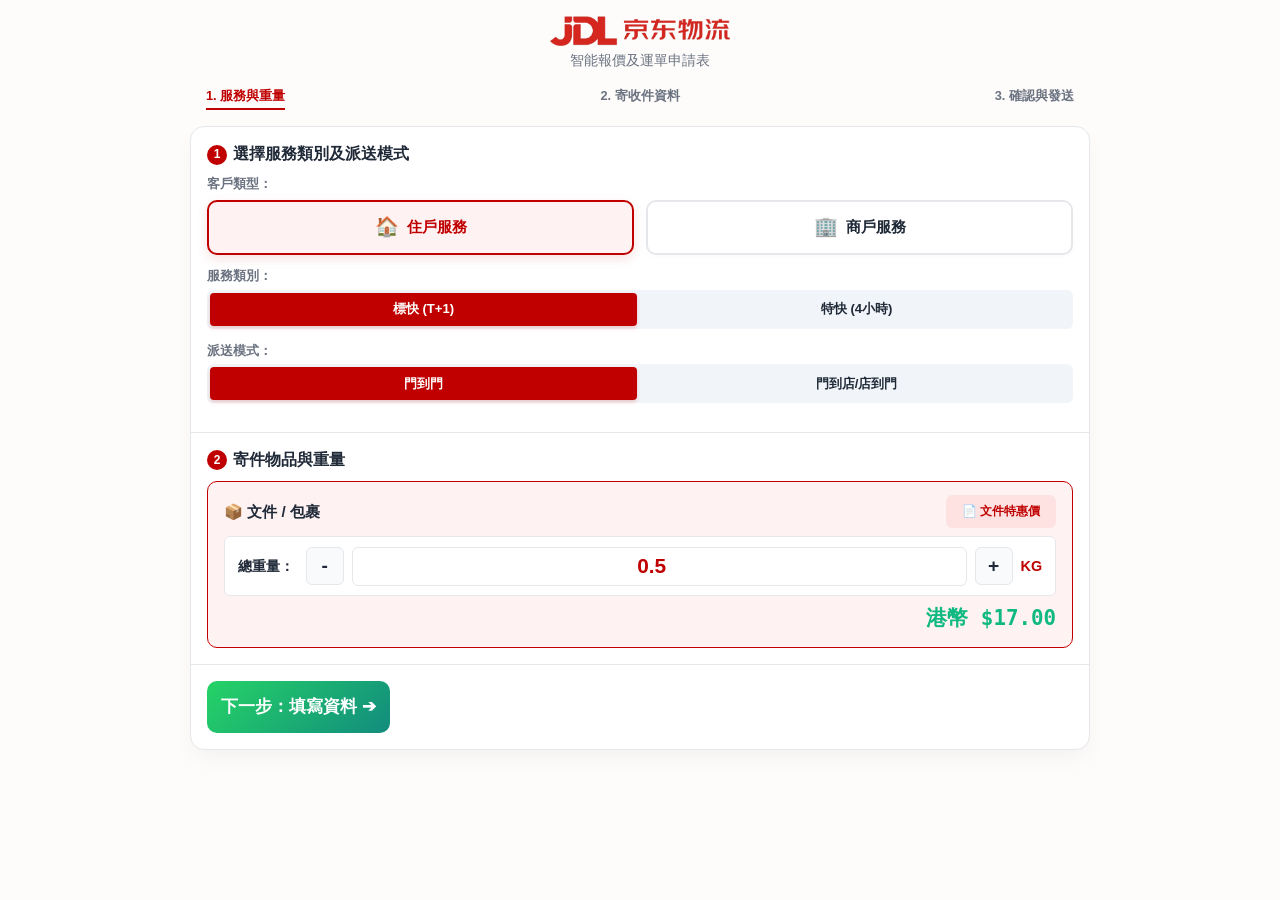
==== commit 5e495505: "Add files via upload" ====
--- a/a.html
+++ b/a.html
@@ -169,14 +169,14 @@
         </form>
     </div>
 
-    <!-- 浮動運費摘要 -->
+    <!-- 浮動運費摘要 
     <div class="floating-total" id="floatingSummary">
         <div class="floating-total-header">
             <span>📋 運費摘要</span>
             <small style="color:var(--text-secondary);">預估標準價</small>
         </div>
         <div id="orderSummary"></div>
-    </div>
+    </div> -->
 
     <!-- 1. 載入主要邏輯 JS -->
     <script src="script.js"></script>
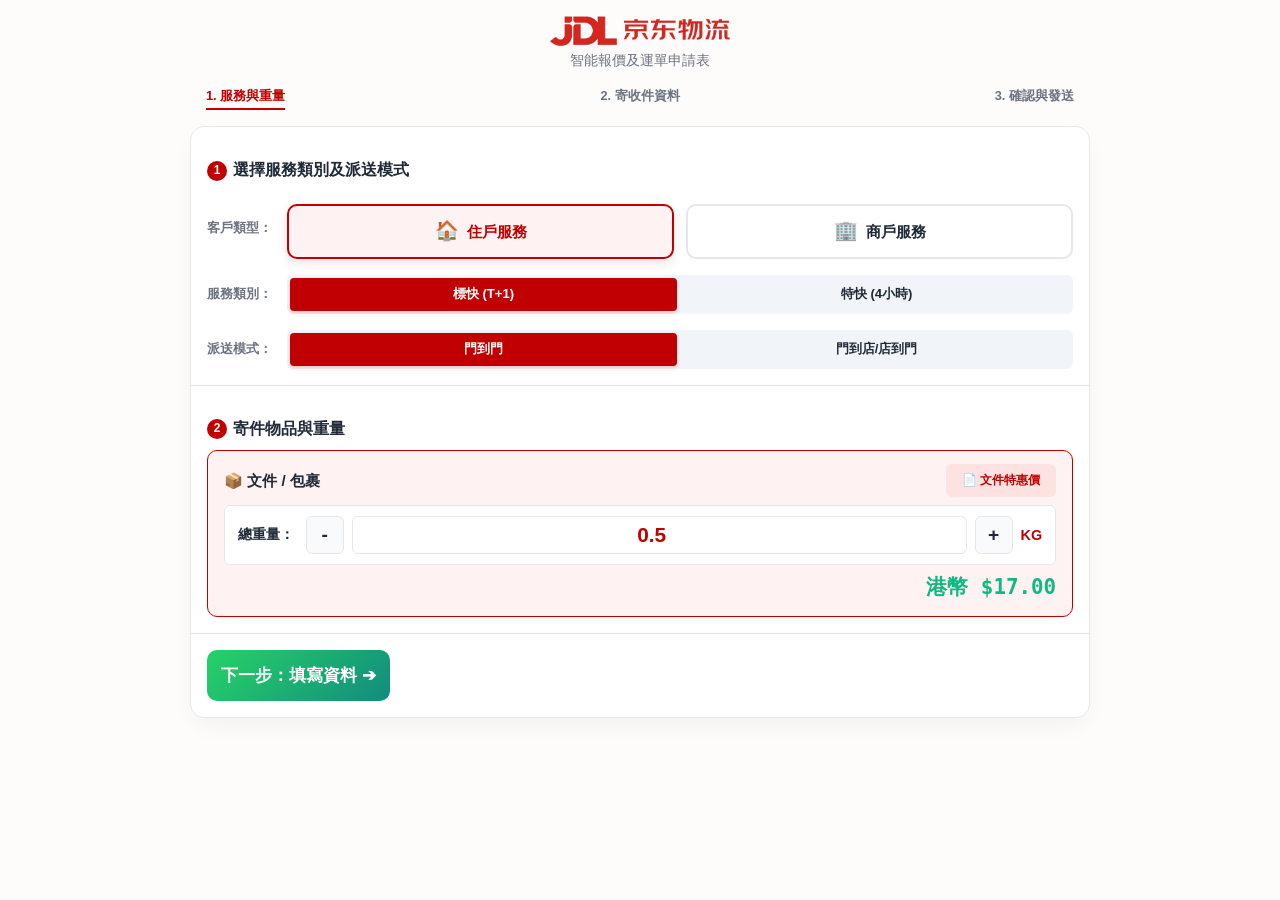
==== commit e28532a7: "Add files via upload" ====
--- a/a.html
+++ b/a.html
@@ -34,12 +34,14 @@
             
             <!-- ================= PAGE 1 ================= -->
             <div id="page1" class="page active" style="display: block;">
-                <!-- 區塊 1：選擇服務類別及派送模式 -->
-                <div class="form-section">
-                    <h2 class="section-title"><span class="section-icon">1</span>選擇服務類別及派送模式</h2>
-                    
-                    <div class="compact-group">
-                        <span class="compact-label">客戶類型：</span>
+            <!-- 區塊 1：選擇服務類別及派送模式 -->
+            <div class="form-section">
+                <h2 class="section-title"><span class="section-icon">1</span>選擇服務類別及派送模式</h2>
+                
+                <!-- 改為橫向同行的 compact-row 結構 -->
+                <div class="compact-row">
+                    <span class="compact-label">客戶類型：</span>
+                    <div class="compact-control">
                         <div class="customer-type-grid">
                             <label class="customer-type-card">
                                 <input type="radio" name="customerType" value="residential" checked>
@@ -57,10 +59,11 @@
                             </label>
                         </div>
                     </div>
-
-                    <!-- 動態渲染的服務類別與派送模式 -->
-                    <div id="dynamicServiceOptions"></div>
-                </div>
+                </div>
+
+                <!-- 動態渲染的服務類別與派送模式 -->
+                <div id="dynamicServiceOptions"></div>
+            </div>
 
                 <!-- 區塊 2：寄件物品與重量 -->
                 <div class="form-section">
--- a/style.css
+++ b/style.css
@@ -31,7 +31,71 @@
 .page { display: none; }
 .page.active { display: block; animation: fadeIn 0.3s ease-in; }
 
-
+/* ================= 緊湊型介面高度優化 (-20%~30% 高度) ================= */
+
+/* 1. 壓縮區塊上下 Padding 與間距 */
+.form-section {
+    padding: 0.65rem 0.85rem; /* 原為 1rem */
+}
+
+.section-title {
+    font-size: 0.92rem;
+    margin-bottom: 0.4rem; /* 原為 0.6rem */
+}
+
+/* 2. 水平同行佈局：讓標籤與按鈕組放在同一行，大幅省高 */
+.compact-row {
+    display: flex;
+    align-items: center;
+    gap: 0.5rem;
+    margin: 1rem 0rem;
+    margin-bottom: 0.4rem;
+}
+
+.compact-row:last-child {
+    margin-bottom: 0;
+}
+
+.compact-row .compact-label {
+    width: 72px;            /* 固定標籤寬度 */
+    flex-shrink: 0;
+    margin-bottom: 0;
+    font-size: 0.82rem;
+    white-space: nowrap;
+}
+
+.compact-row .compact-control {
+    flex: 1;                /* 按鈕自動填滿剩餘寬度 */
+    min-width: 0;
+}
+
+/* 3. 超緊湊客戶類型按鈕 (圖文橫向單行) */
+.customer-type-grid {
+    display: grid;
+    grid-template-columns: 1fr 1fr;
+    gap: 0.5rem;
+    margin-top: 0;
+}
+
+.customer-type-card .card-content {
+    padding: 0.35rem 0.5rem; /* 從 0.75rem 大幅壓縮 */
+    gap: 0.35rem;
+    border-width: 1.5px;
+}
+
+.customer-type-card .card-icon {
+    font-size: 0.95rem;      /* 縮小圖示 */
+}
+
+.customer-type-card .card-title {
+    font-size: 0.85rem;
+}
+
+/* 4. 壓縮分段按鈕 (segmented-btn) 的垂直高度 */
+.segmented-btn {
+    padding: 0.32rem 0.2rem; /* 從 0.45rem 縮減 */
+    font-size: 0.8rem;
+}
 /* --- ✨ 客戶類型 (主按鈕) 專屬獨立卡片樣式 --- */
 .customer-type-grid {
     display: grid;
@@ -113,7 +177,7 @@
 }
 .form-section { padding: 1rem; border-bottom: 1px solid var(--border-light); }
 .form-section:last-child { border-bottom: none; }
-.section-title { font-size: 1rem; font-weight: 700; margin-bottom: 0.6rem; display: flex; align-items: center; gap: 0.4rem; }
+.section-title { font-size: 1rem; font-weight: 700; margin: 1rem 0rem 2.3rem 0rem; margin-bottom: 0.6rem; display: flex; align-items: center; gap: 0.4rem; }
 .section-icon { width: 20px; height: 20px; background: var(--accent-red); border-radius: 50%; display: flex; align-items: center; justify-content: center; color: white; font-size: 0.75rem; font-weight: 700; flex-shrink: 0; }
 .compact-group { margin-bottom: 0.8rem; }
 .compact-label { font-size: 0.8rem; font-weight: 600; color: var(--text-secondary); margin-bottom: 0.3rem; display: block; }
@@ -144,7 +208,7 @@
 .form-row { display: grid; grid-template-columns: 1fr 1fr; gap: 0.75rem; }
 
 /* --- 按鈕樣式 --- */
-.nav-buttons-row { display: flex; gap: 0.5rem; }
+.nav-buttons-row {margin: 0.5rem; display: flex; gap: 0.5rem; }
 .submit-btn { flex: 2; padding: 0.9rem; background: linear-gradient(135deg, #25D366, #128C7E); color: white; border: none; border-radius: var(--radius-md); font-size: 1.05rem; font-weight: 700; cursor: pointer; transition: all 0.3s ease; }
 .secondary-btn { flex: 1; padding: 0.9rem; background: #f1f5f9; color: var(--text-primary); border: 1px solid var(--border-light); border-radius: var(--radius-md); font-size: 1rem; font-weight: 600; cursor: pointer; }
 .submit-btn.ready-to-submit { animation: pulse-glow 1.5s infinite ease-in-out; background: linear-gradient(135deg, #20bd5a, #0e7065); }
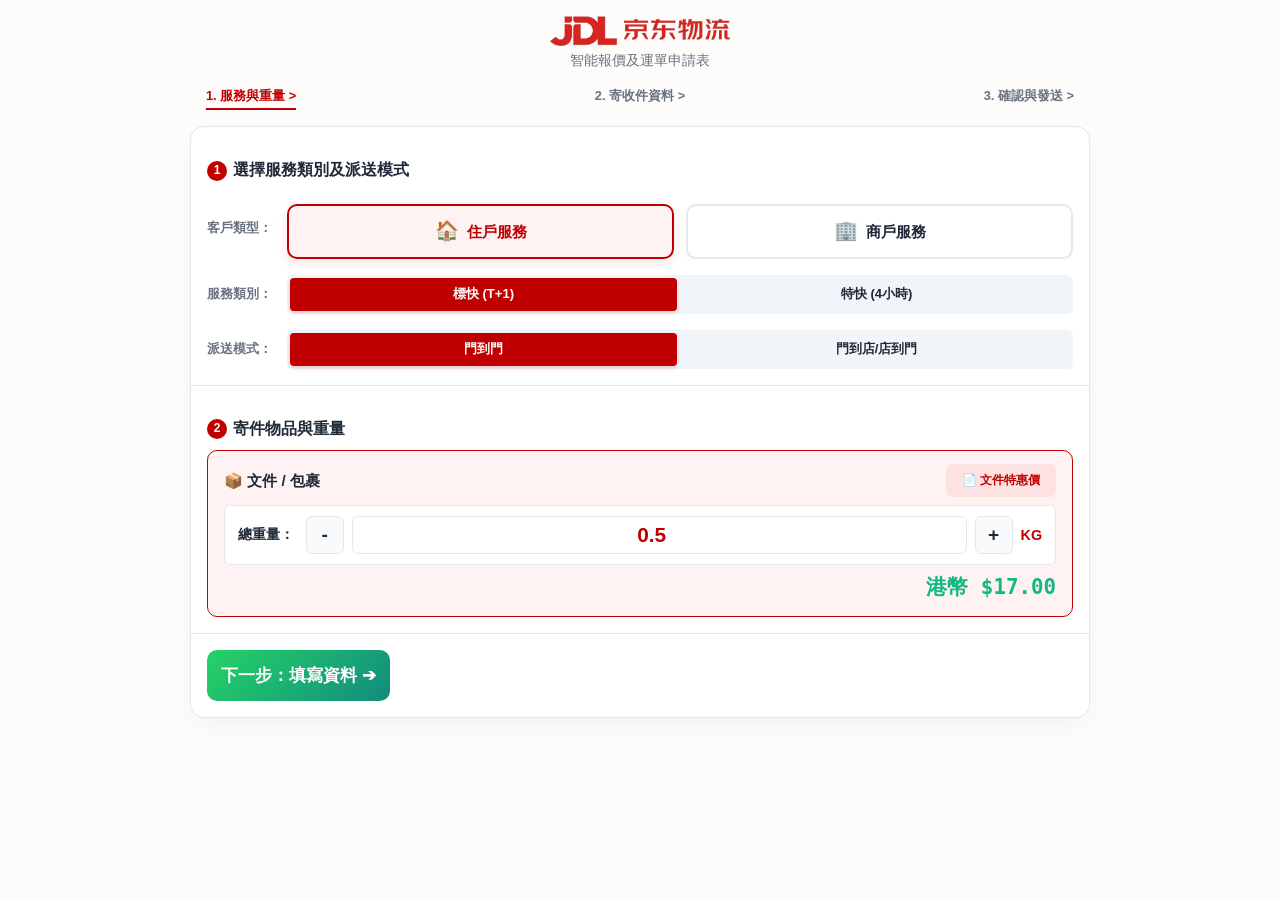
==== commit a48e13c5: "Add files via upload" ====
--- a/a.html
+++ b/a.html
@@ -25,9 +25,9 @@
 
         <!-- 進度條 -->
         <div class="progress-bar">
-            <div class="step active" id="step1">1. 服務與重量</div>
-            <div class="step" id="step2">2. 寄收件資料</div>
-            <div class="step" id="step3">3. 確認與發送</div>
+            <div class="step active" id="step1">1. 服務與重量  ></div>
+            <div class="step" id="step2">2. 寄收件資料  ></div>
+            <div class="step" id="step3">3. 確認與發送  ></div>
         </div>
 
         <form id="orderForm" class="form-container">
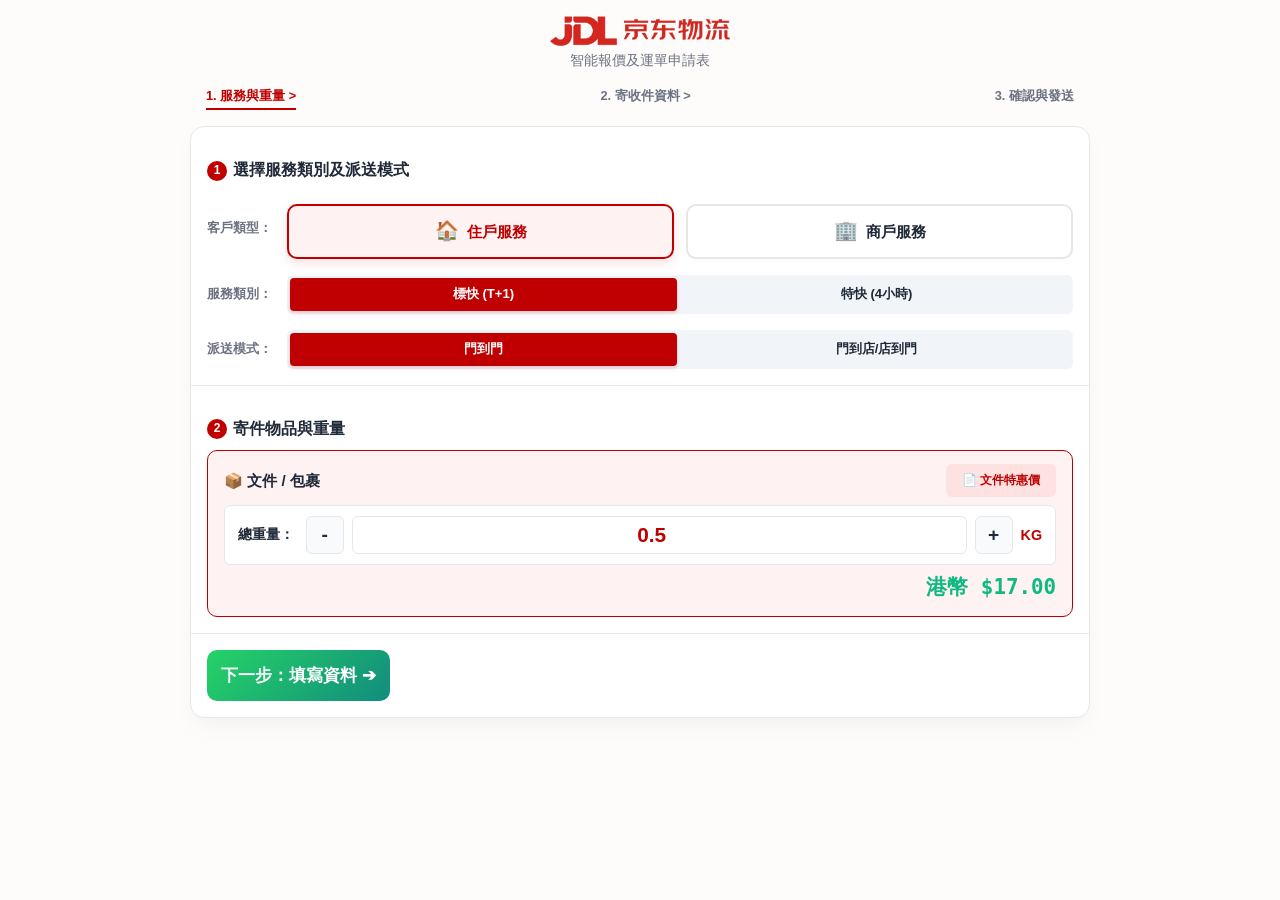
==== commit b5fc56c4: "Add files via upload" ====
--- a/a.html
+++ b/a.html
@@ -27,7 +27,7 @@
         <div class="progress-bar">
             <div class="step active" id="step1">1. 服務與重量  ></div>
             <div class="step" id="step2">2. 寄收件資料  ></div>
-            <div class="step" id="step3">3. 確認與發送  ></div>
+            <div class="step" id="step3">3. 確認與發送</div>
         </div>
 
         <form id="orderForm" class="form-container">
